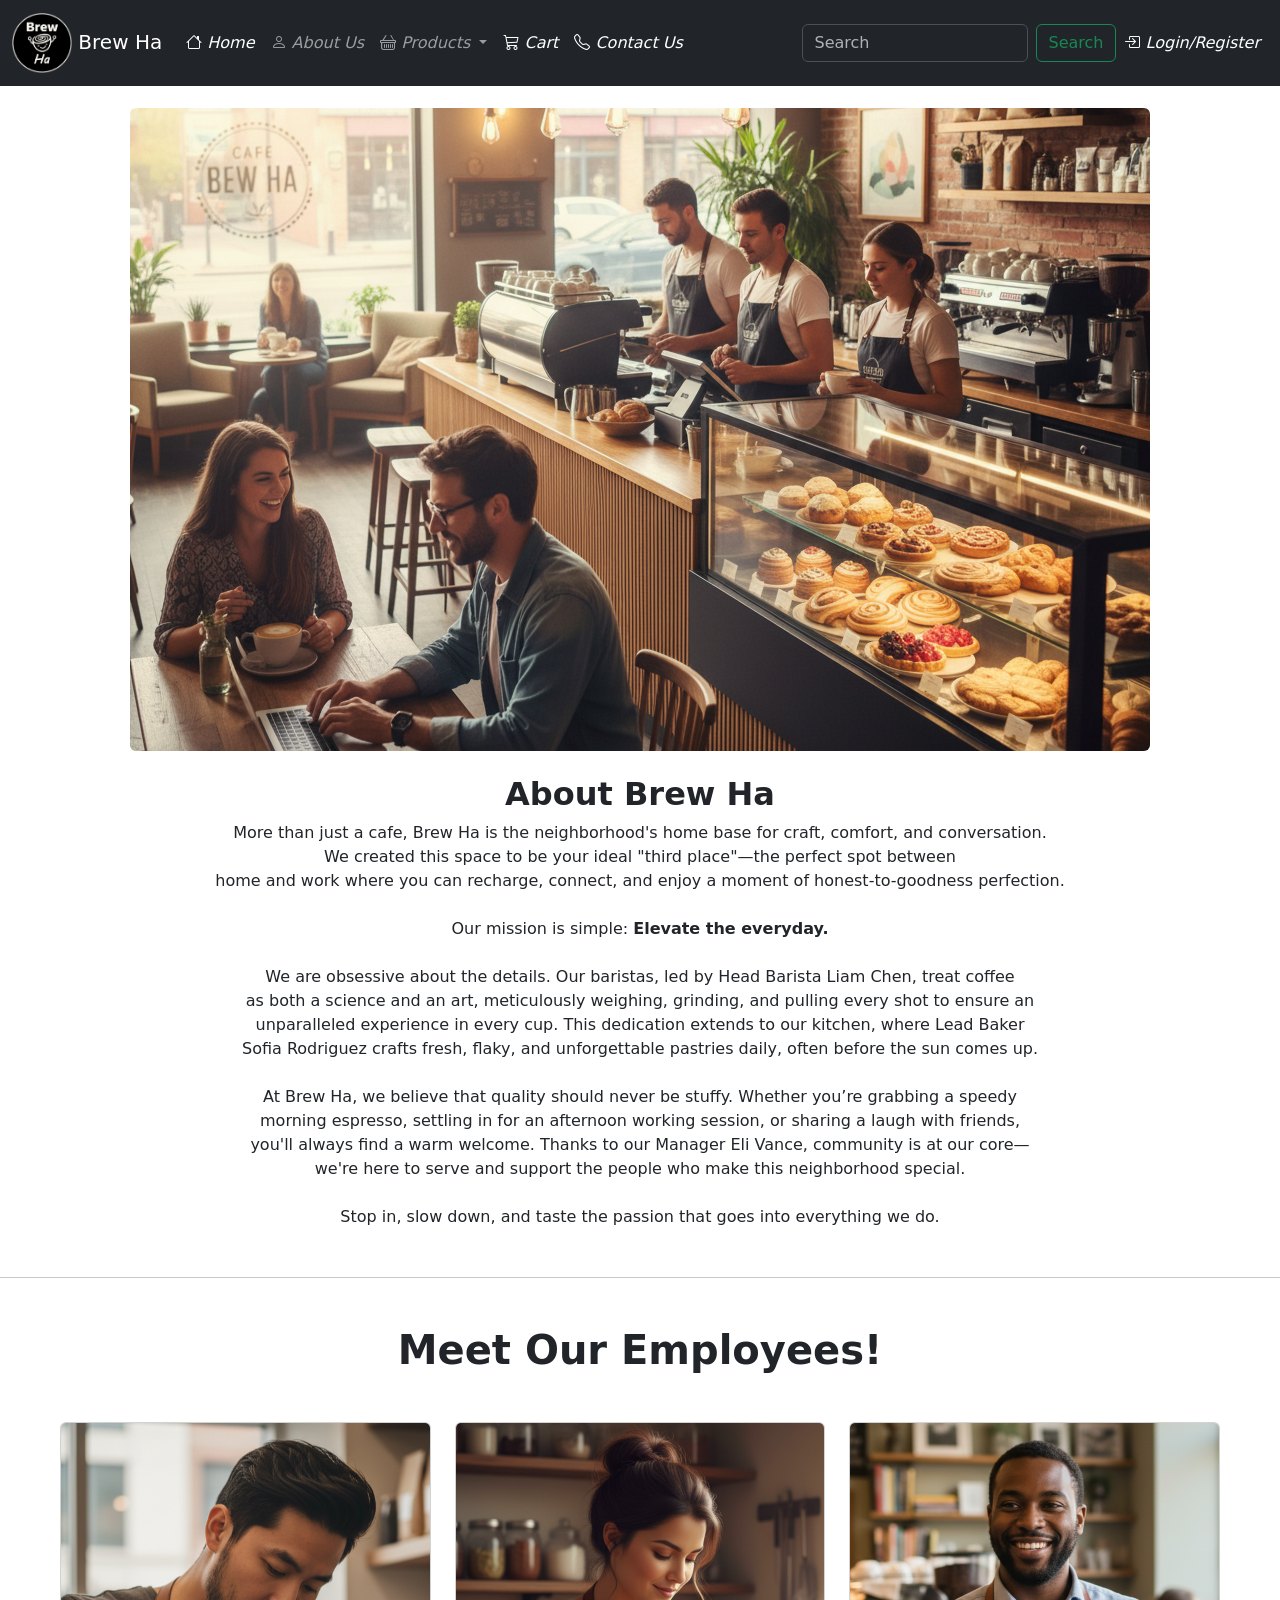
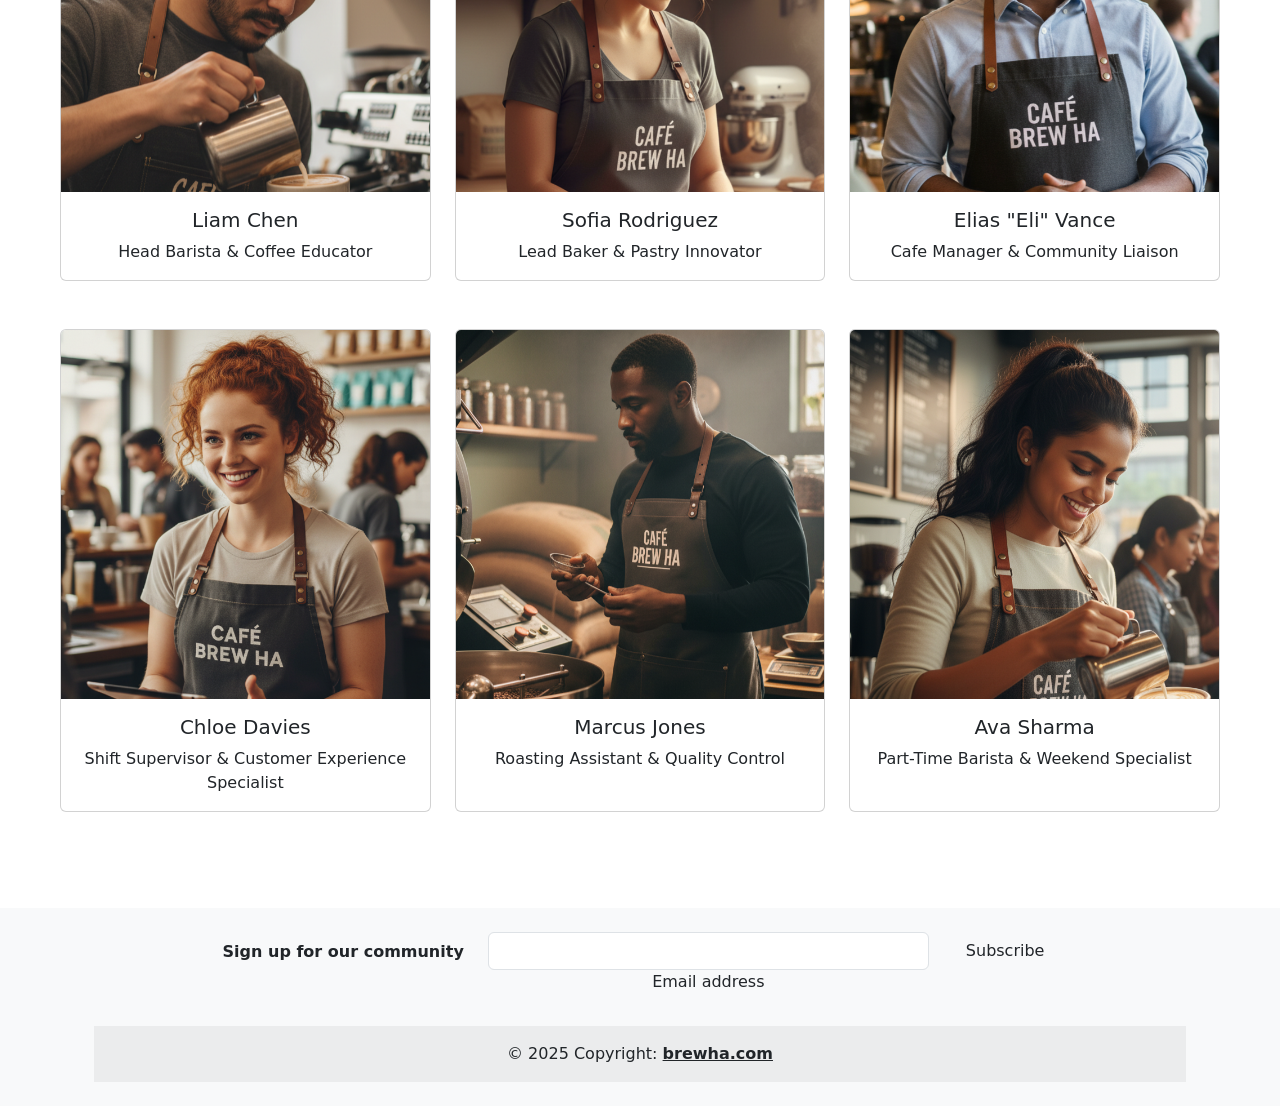
==== about.html @ 9e30e5a8 "Add files via upload" ====
<!doctype html>
<html lang="en">
  <head>
    <meta charset="utf-8">
    <meta name="viewport" content="width=device-width, initial-scale=1">
    <title>Brew Ha Cafe</title>
    <link rel="stylesheet" href="css/index.css">
    <link rel="stylesheet" href="https://cdn.jsdelivr.net/npm/bootstrap-icons@1.13.1/font/bootstrap-icons.min.css">
    <link href="https://cdn.jsdelivr.net/npm/bootstrap@5.3.0-alpha3/dist/css/bootstrap.min.css" rel="stylesheet" integrity="sha384-KK94CHFLLe+nY2dmCWGMq91rCGa5gtU4mk92HdvYe+M/SXH301p5ILy+dN9+nJOZ" crossorigin="anonymous">
  </head>
  <body id="home">
    <section>
        <nav class="navbar navbar-expand-lg bg-dark fixed-top" data-bs-theme="dark">
        <div class="container-fluid">
            <a class="navbar-brand" href="#">
            <img src="images/logo.png" alt="Logo" width="60" height="60" class="d-inline-block align-text-middle">
            Brew Ha
            </a>            
            <button class="navbar-toggler" type="button" data-bs-toggle="collapse" data-bs-target="#navbarSupportedContent" aria-controls="navbarSupportedContent" aria-expanded="false" aria-label="Toggle navigation">
            <span class="navbar-toggler-icon"></span>
            </button>
            <div class="collapse navbar-collapse" id="navbarSupportedContent">
            <ul class="navbar-nav me-auto mb-2 mb-lg-0">
                <li class="nav-item">
                <a class="nav-link active" aria-current="page" href="index.html"><i class="bi bi-house"> Home</i></a>
                </li>
                <li class="nav-item">
                <a class="nav-link" href="about.html"><i class="bi bi-person"> About Us</i></a>
                </li>
                <li class="nav-item dropdown">
                <a class="nav-link dropdown-toggle" href="#" role="button" data-bs-toggle="dropdown" aria-expanded="false">
                    <i class="bi bi-basket"> Products</i>
                </a>
                <ul class="dropdown-menu">
                    <li><a class="dropdown-item" href="category1.html"><i class="bi bi-cup-hot"> Drinks</i></a></li>
                    <li><a class="dropdown-item" href="category2.html"><i class="bi bi-fork-knife"> Pastry</i></a></li>
                    <li><a class="dropdown-item" href="category3.html"><i class="bi bi-backpack"> Merchandise</i></a></li>
                </ul>
                </li>
                <li class="nav-item">
                <a class="nav-link active" aria-current="page" href="cart.html"><i class="bi bi-cart3"> Cart</i></a>
                </li>
                <li class="nav-item">
                <a class="nav-link active" aria-current="page" href="contact.html"><i class="bi bi-telephone"> Contact Us</i></a>
                </li>
            </ul>
            <form class="d-flex" role="search">
                <input class="form-control me-2" type="search" placeholder="Search" aria-label="Search">
                <button class="btn btn-outline-success" type="submit">Search</button>
            </form>
            <ul class="navbar-nav">
            <li class="nav-item">
                <a class="nav-link active" aria-current="page" href="login.html"><i class="bi bi-box-arrow-in-right"> Login/Register</i></a>
            </li>
            </ul>
            </div>
        </div>
        </nav>
    </section>

    <!-- About Us Image and Description -->
    <section class="my-5 mt-5 text-center">
        <img src="images/aboutus.png" class="rounded mx-auto d-block my-4" alt="...">
        <h2><b>About Brew Ha</b></h2>
            More than just a cafe, Brew Ha is the neighborhood's home base for craft, comfort, and conversation. <br>
            We created this space to be your ideal "third place"—the perfect spot between <br>
            home and work where you can recharge, connect, and enjoy a moment of honest-to-goodness perfection. <br>
            <br>
            Our mission is simple: <b>Elevate the everyday.</b> <br>
            <br>
            We are obsessive about the details. Our baristas, led by Head Barista Liam Chen, treat coffee <br>
            as both a science and an art, meticulously weighing, grinding, and pulling every shot to ensure an <br>
            unparalleled experience in every cup. This dedication extends to our kitchen, where Lead Baker <br>
            Sofia Rodriguez crafts fresh, flaky, and unforgettable pastries daily, often before the sun comes up. <br>
            <br>
            At Brew Ha, we believe that quality should never be stuffy. Whether you’re grabbing a speedy <br>
            morning espresso, settling in for an afternoon working session, or sharing a laugh with friends, <br>
            you'll always find a warm welcome. Thanks to our Manager Eli Vance, community is at our core— <br>
            we're here to serve and support the people who make this neighborhood special. <br>
            <br>
            Stop in, slow down, and taste the passion that goes into everything we do. 
    </section>

    <hr>

    <!-- Employee Card -->
    <section class="text-center my-5">
        <h1><b>Meet Our Employees!</b></h1>
    <!-- emp 1 -->
    <div class="row row-cols-1 row-cols-md-3 mt-5 mx-5">
        <!-- emp 1 -->
        <div class="col">
            <div class="card h-100 text-center">
                <img src="images/emp1.png" class="card-img-top" alt="...">
                <div class="card-body">
                    <h5 class="card-title">Liam Chen</h5>
                    <p class="card-text text-center">Head Barista & Coffee Educator</p>
                </div>
            </div>
        </div>
        <!-- emp 2 -->
        <div class="col">
        <div class="card h-100 text-center">
            <img src="images/emp2.png" class="card-img-top" alt="...">
            <div class="card-body">
                <h5 class="card-title">Sofia Rodriguez</h5>
                <p class="card-text text-center">Lead Baker & Pastry Innovator</p>
            </div>
        </div>
        </div>
        <!-- emp 3 -->
        <div class="col">
        <div class="card h-100 text-center">
            <img src="images/emp3.png" class="card-img-top" alt="...">
            <div class="card-body">
                <h5 class="card-title">Elias "Eli" Vance</h5>
                <p class="card-text text-center">Cafe Manager & Community Liaison</p>
            </div>
        </div>
        </div>
        <!-- emp 4 -->
        <div class="col my-5">
        <div class="card h-100 text-center">
            <img src="images/emp4.png" class="card-img-top" alt="...">
            <div class="card-body">
                <h5 class="card-title">Chloe Davies</h5>
                <p class="card-text text-center">Shift Supervisor & Customer Experience Specialist</p>
            </div>
        </div>
        </div>
        <!-- emp 5 -->
        <div class="col my-5">
        <div class="card h-100 text-center">
            <img src="images/emp5.png" class="card-img-top" alt="...">
            <div class="card-body">
                <h5 class="card-title">Marcus Jones</h5>
                <p class="card-text text-center">Roasting Assistant & Quality Control</p>
            </div>
        </div>
        </div>
        <!-- emp 6 -->
        <div class="col my-5">
        <div class="card h-100 text-center">
            <img src="images/emp6.png" class="card-img-top" alt="...">
            <div class="card-body">
                <h5 class="card-title">Ava Sharma</h5>
                <p class="card-text text-center">Part-Time Barista & Weekend Specialist</p>
            </div>
        </div>
        </div>
    </div>
    </section>
        <script src="https://cdn.jsdelivr.net/npm/bootstrap@5.3.0-alpha3/dist/js/bootstrap.bundle.min.js" integrity="sha384-ENjdO4Dr2bkBIFxQpeoTz1HIcje39Wm4jDKdf19U8gI4ddQ3GYNS7NTKfAdVQSZe" crossorigin="anonymous"></script>
  </body>

  <!-- Footer -->
<footer class="bg-body-tertiary text-center bg-dark">
  <!-- Grid container -->
  <div class="container p-4">

    <!-- Section: Form -->
    <section class="">
      <form action="">
        <!--Grid row-->
        <div class="row d-flex justify-content-center">
          <!--Grid column-->
          <div class="col-auto">
            <p class="pt-2">
              <strong>Sign up for our community</strong>
            </p>
          </div>
          <!--Grid column-->

          <!--Grid column-->
          <div class="col-md-5 col-12">
            <!-- Email input -->
            <div data-mdb-input-init class="form-outline mb-4">
              <input type="email" id="form5Example24" class="form-control" />
              <label class="form-label" for="form5Example24">Email address</label>
            </div>
          </div>
          <!--Grid column-->

          <!--Grid column-->
          <div class="col-auto">
            <!-- Submit button -->
            <button data-mdb-ripple-init type="submit" class="btn btn-outline mb-4">
              Subscribe
            </button>
          </div>
          <!--Grid column-->
        </div>
        <!--Grid row-->
      </form>
    </section>

  <!-- Copyright -->
  <div class="text-center p-3" style="background-color: rgba(0, 0, 0, 0.05);">
    © 2025 Copyright:
    <a class="text-reset fw-bold" href="https://mdbootstrap.com/">brewha.com</a>
  </div>
  <!-- Copyright -->
</footer>
<!-- Footer -->
</html>
---- css/index.css ----
body { 
    padding-top: 60px;
}

.carousel-section {
    margin-top: 50px;
}
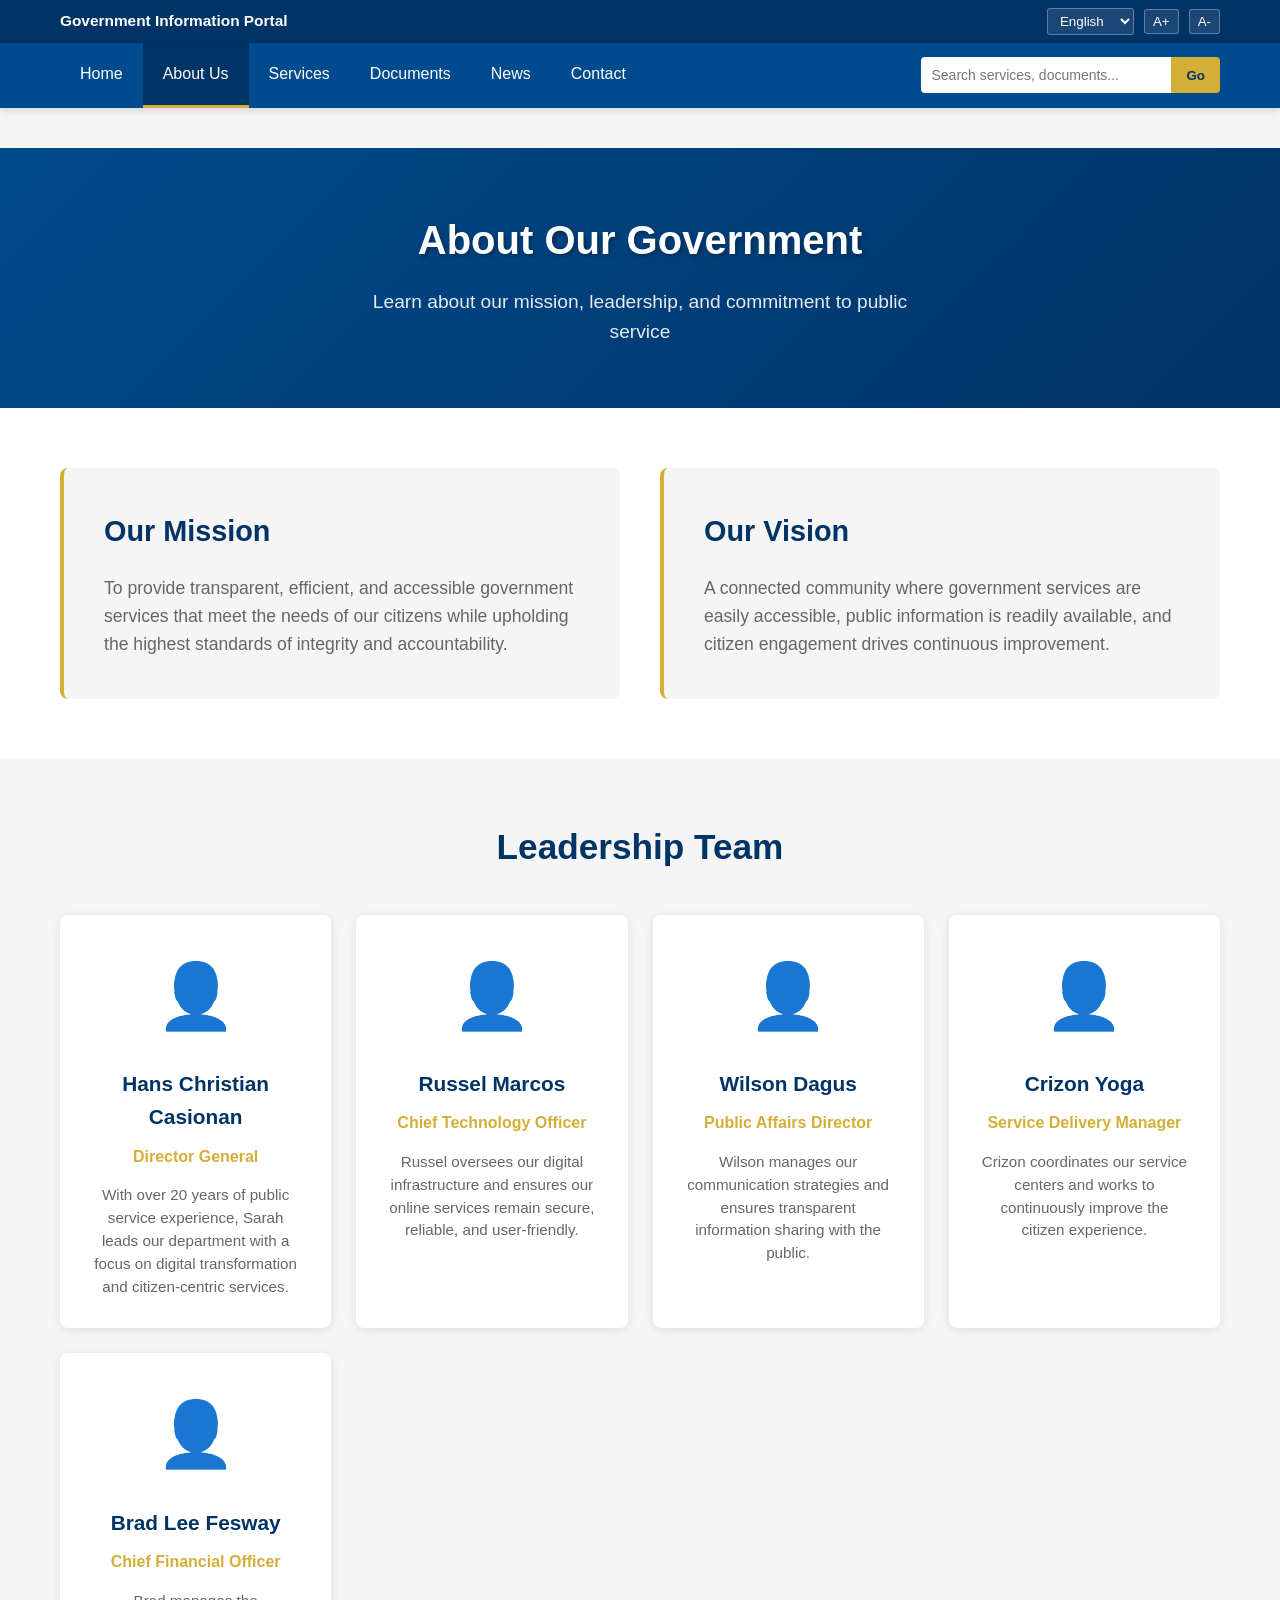
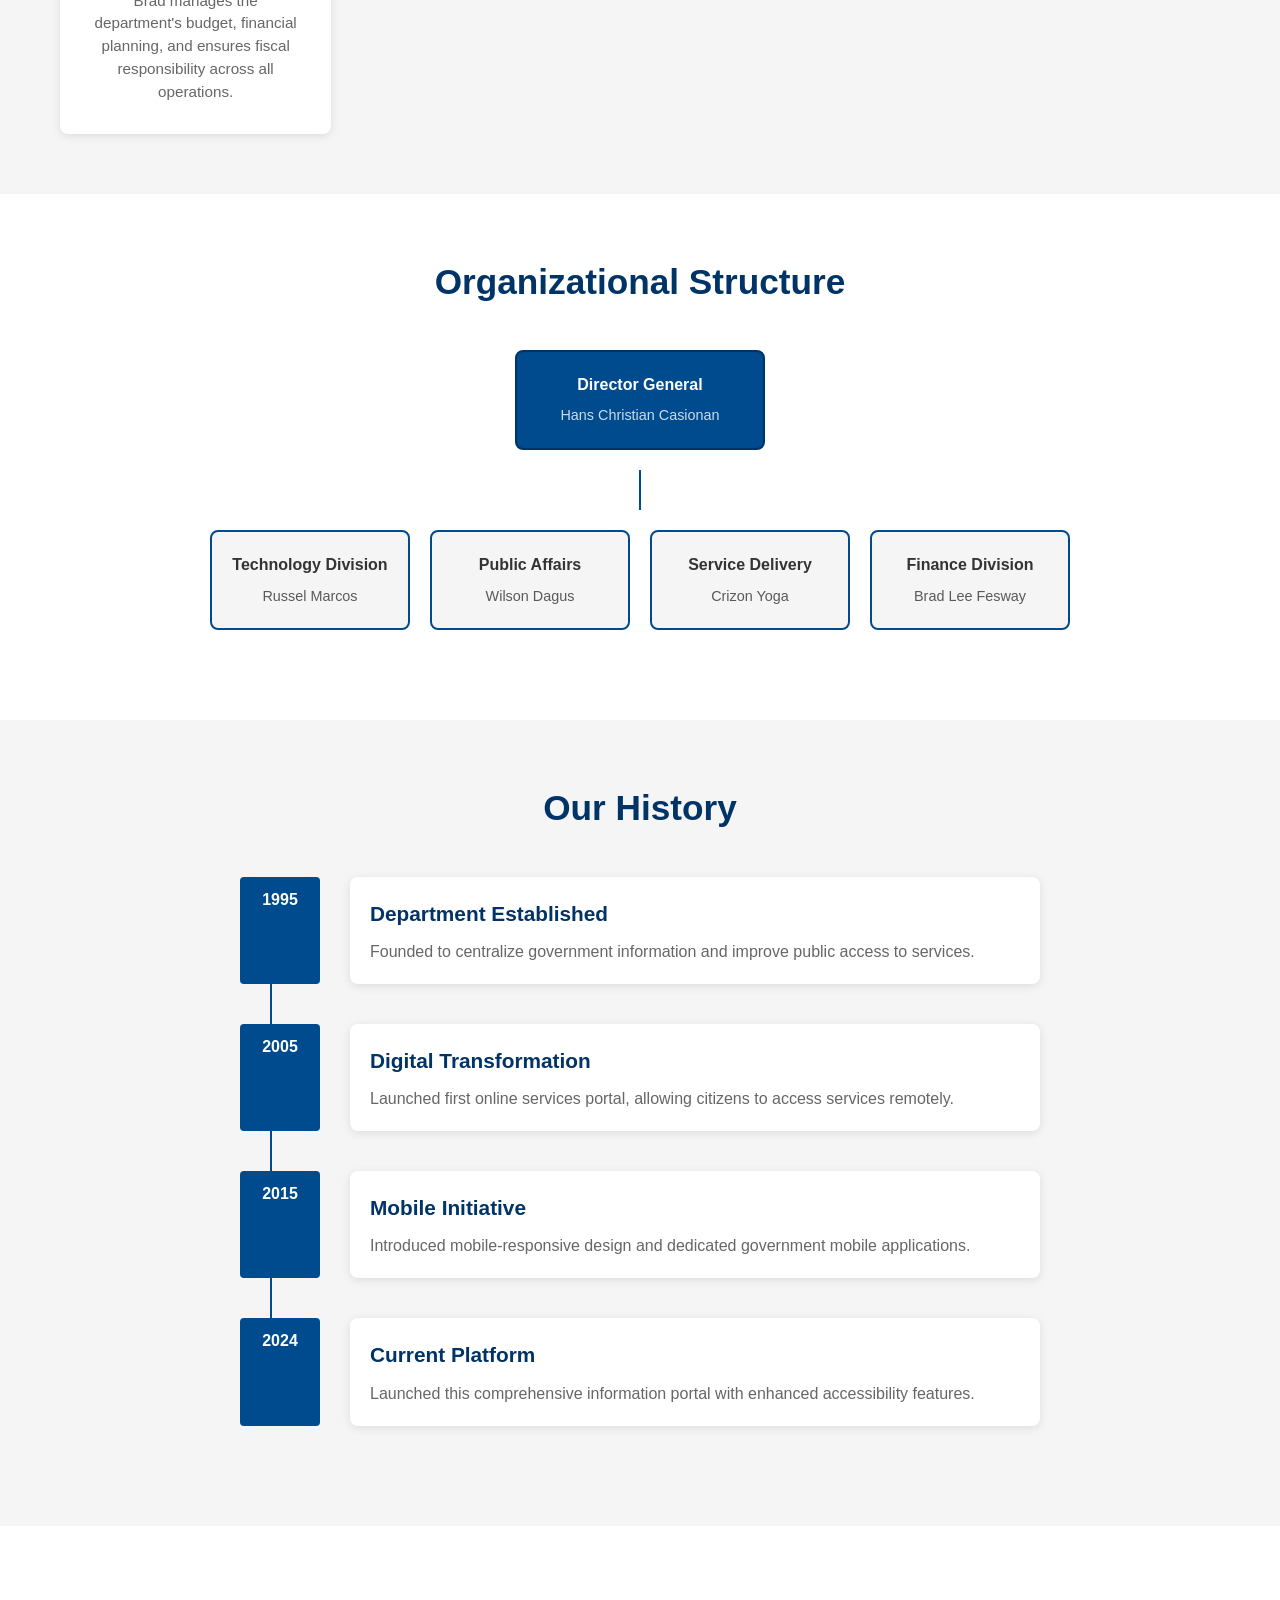
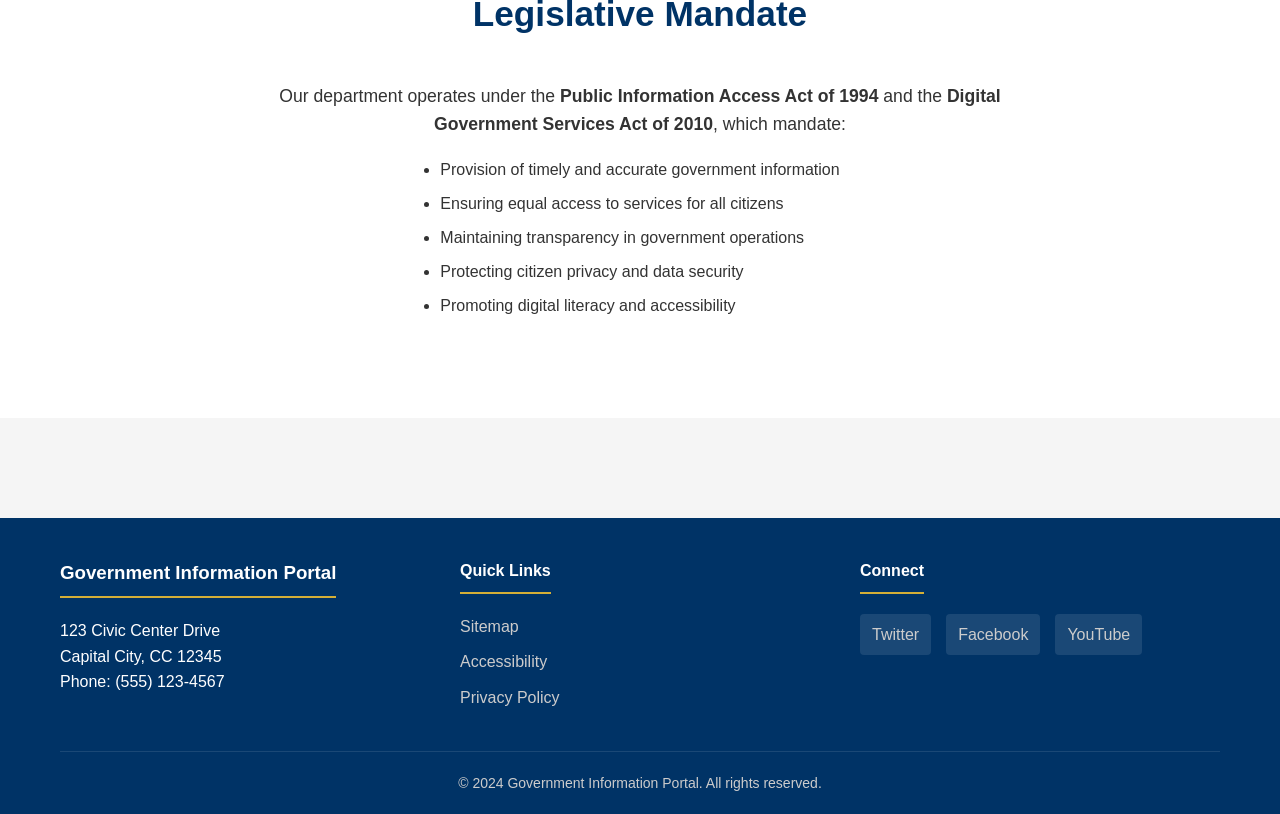
==== commit f6f0ba71: "Add files via upload" ====
--- a/about.html
+++ b/about.html
@@ -1,205 +1,227 @@
-<!doctype html>
+<!DOCTYPE html>
 <html lang="en">
-  <head>
-    <meta charset="utf-8">
-    <meta name="viewport" content="width=device-width, initial-scale=1">
-    <title>Brew Ha Cafe</title>
-    <link rel="stylesheet" href="css/index.css">
-    <link rel="stylesheet" href="https://cdn.jsdelivr.net/npm/bootstrap-icons@1.13.1/font/bootstrap-icons.min.css">
-    <link href="https://cdn.jsdelivr.net/npm/bootstrap@5.3.0-alpha3/dist/css/bootstrap.min.css" rel="stylesheet" integrity="sha384-KK94CHFLLe+nY2dmCWGMq91rCGa5gtU4mk92HdvYe+M/SXH301p5ILy+dN9+nJOZ" crossorigin="anonymous">
-  </head>
-  <body id="home">
-    <section>
-        <nav class="navbar navbar-expand-lg bg-dark fixed-top" data-bs-theme="dark">
-        <div class="container-fluid">
-            <a class="navbar-brand" href="#">
-            <img src="images/logo.png" alt="Logo" width="60" height="60" class="d-inline-block align-text-middle">
-            Brew Ha
-            </a>            
-            <button class="navbar-toggler" type="button" data-bs-toggle="collapse" data-bs-target="#navbarSupportedContent" aria-controls="navbarSupportedContent" aria-expanded="false" aria-label="Toggle navigation">
-            <span class="navbar-toggler-icon"></span>
-            </button>
-            <div class="collapse navbar-collapse" id="navbarSupportedContent">
-            <ul class="navbar-nav me-auto mb-2 mb-lg-0">
-                <li class="nav-item">
-                <a class="nav-link active" aria-current="page" href="index.html"><i class="bi bi-house"> Home</i></a>
-                </li>
-                <li class="nav-item">
-                <a class="nav-link" href="about.html"><i class="bi bi-person"> About Us</i></a>
-                </li>
-                <li class="nav-item dropdown">
-                <a class="nav-link dropdown-toggle" href="#" role="button" data-bs-toggle="dropdown" aria-expanded="false">
-                    <i class="bi bi-basket"> Products</i>
-                </a>
-                <ul class="dropdown-menu">
-                    <li><a class="dropdown-item" href="category1.html"><i class="bi bi-cup-hot"> Drinks</i></a></li>
-                    <li><a class="dropdown-item" href="category2.html"><i class="bi bi-fork-knife"> Pastry</i></a></li>
-                    <li><a class="dropdown-item" href="category3.html"><i class="bi bi-backpack"> Merchandise</i></a></li>
+<head>
+    <meta charset="UTF-8">
+    <meta name="viewport" content="width=device-width, initial-scale=1.0">
+    <title>About Us - Government Information Portal</title>
+    <link rel="stylesheet" href="css/styles.css">
+</head>
+<body>
+    <header>
+        <div class="top-bar">
+            <div class="container">
+                <span class="site-name">Government Information Portal</span>
+                <div class="utility-links">
+                    <select id="language-selector">
+                        <option value="en">English</option>
+                        <option value="es">Español</option>
+                    </select>
+                    <button class="text-size-btn" id="increase-text">A+</button>
+                    <button class="text-size-btn" id="decrease-text">A-</button>
+                </div>
+            </div>
+        </div>
+        <nav class="main-nav">
+            <div class="container">
+                <button class="mobile-menu-btn">☰</button>
+                <ul class="nav-links">
+                    <li><a href="index.html">Home</a></li>
+                    <li><a href="about.html" class="active">About Us</a></li>
+                    <li><a href="services.html">Services</a></li>
+                    <li><a href="documents.html">Documents</a></li>
+                    <li><a href="news.html">News</a></li>
+                    <li><a href="contact.html">Contact</a></li>
                 </ul>
-                </li>
-                <li class="nav-item">
-                <a class="nav-link active" aria-current="page" href="cart.html"><i class="bi bi-cart3"> Cart</i></a>
-                </li>
-                <li class="nav-item">
-                <a class="nav-link active" aria-current="page" href="contact.html"><i class="bi bi-telephone"> Contact Us</i></a>
-                </li>
-            </ul>
-            <form class="d-flex" role="search">
-                <input class="form-control me-2" type="search" placeholder="Search" aria-label="Search">
-                <button class="btn btn-outline-success" type="submit">Search</button>
-            </form>
-            <ul class="navbar-nav">
-            <li class="nav-item">
-                <a class="nav-link active" aria-current="page" href="login.html"><i class="bi bi-box-arrow-in-right"> Login/Register</i></a>
-            </li>
-            </ul>
+                <div class="search-bar">
+                    <input type="text" placeholder="Search services, documents...">
+                    <button type="submit">Go</button>
+                </div>
+            </div>
+        </nav>
+    </header>
+
+    <main>
+        <!-- Page Header -->
+        <section class="page-header">
+            <div class="container">
+                <h1>About Our Government</h1>
+                <p>Learn about our mission, leadership, and commitment to public service</p>
+            </div>
+        </section>
+
+        <!-- Mission & Vision -->
+        <section class="mission-section">
+            <div class="container">
+                <div class="mission-grid">
+                    <div class="mission-card">
+                        <h2>Our Mission</h2>
+                        <p>To provide transparent, efficient, and accessible government services that meet the needs of our citizens while upholding the highest standards of integrity and accountability.</p>
+                    </div>
+                    <div class="mission-card">
+                        <h2>Our Vision</h2>
+                        <p>A connected community where government services are easily accessible, public information is readily available, and citizen engagement drives continuous improvement.</p>
+                    </div>
+                </div>
+            </div>
+        </section>
+
+        <!-- Leadership -->
+        <section class="leadership-section">
+            <div class="container">
+                <h2>Leadership Team</h2>
+                <div class="leadership-grid">
+                    <div class="leader-card">
+                        <div class="leader-photo">👤</div>
+                        <h3>Hans Christian Casionan</h3>
+                        <p class="leader-title">Director General</p>
+                        <p class="leader-bio">With over 20 years of public service experience, Sarah leads our department with a focus on digital transformation and citizen-centric services.</p>
+                    </div>
+                    <div class="leader-card">
+                        <div class="leader-photo">👤</div>
+                        <h3>Russel Marcos</h3>
+                        <p class="leader-title">Chief Technology Officer</p>
+                        <p class="leader-bio">Russel oversees our digital infrastructure and ensures our online services remain secure, reliable, and user-friendly.</p>
+                    </div>
+                    <div class="leader-card">
+                        <div class="leader-photo">👤</div>
+                        <h3>Wilson Dagus</h3>
+                        <p class="leader-title">Public Affairs Director</p>
+                        <p class="leader-bio">Wilson manages our communication strategies and ensures transparent information sharing with the public.</p>
+                    </div>
+                    <div class="leader-card">
+                        <div class="leader-photo">👤</div>
+                        <h3>Crizon Yoga</h3>
+                        <p class="leader-title">Service Delivery Manager</p>
+                        <p class="leader-bio">Crizon coordinates our service centers and works to continuously improve the citizen experience.</p>
+                    </div>
+                    <div class="leader-card">
+                        <div class="leader-photo">👤</div>
+                        <h3>Brad Lee Fesway</h3>
+                        <p class="leader-title">Chief Financial Officer</p>
+                        <p class="leader-bio">Brad manages the department's budget, financial planning, and ensures fiscal responsibility across all operations.</p>
+                    </div>
+                </div>
+            </div>
+        </section>
+
+        <!-- Organizational Chart -->
+        <section class="org-chart-section">
+            <div class="container">
+                <h2>Organizational Structure</h2>
+                <div class="org-chart">
+                    <div class="org-level">
+                        <div class="org-node director">
+                            <span>Director General</span>
+                            <small>Hans Christian Casionan</small>
+                        </div>
+                    </div>
+                    <div class="org-connector"></div>
+                    <div class="org-level">
+                        <div class="org-node">
+                            <span>Technology Division</span>
+                            <small>Russel Marcos</small>
+                        </div>
+                        <div class="org-node">
+                            <span>Public Affairs</span>
+                            <small>Wilson Dagus</small>
+                        </div>
+                        <div class="org-node">
+                            <span>Service Delivery</span>
+                            <small>Crizon Yoga</small>
+                        </div>
+                        <div class="org-node">
+                            <span>Finance Division</span>
+                            <small>Brad Lee Fesway</small>
+                        </div>
+                    </div>
+                </div>
+            </div>
+        </section>
+
+        <!-- History -->
+        <section class="history-section">
+            <div class="container">
+                <h2>Our History</h2>
+                <div class="timeline">
+                    <div class="timeline-item">
+                        <div class="timeline-year">1995</div>
+                        <div class="timeline-content">
+                            <h3>Department Established</h3>
+                            <p>Founded to centralize government information and improve public access to services.</p>
+                        </div>
+                    </div>
+                    <div class="timeline-item">
+                        <div class="timeline-year">2005</div>
+                        <div class="timeline-content">
+                            <h3>Digital Transformation</h3>
+                            <p>Launched first online services portal, allowing citizens to access services remotely.</p>
+                        </div>
+                    </div>
+                    <div class="timeline-item">
+                        <div class="timeline-year">2015</div>
+                        <div class="timeline-content">
+                            <h3>Mobile Initiative</h3>
+                            <p>Introduced mobile-responsive design and dedicated government mobile applications.</p>
+                        </div>
+                    </div>
+                    <div class="timeline-item">
+                        <div class="timeline-year">2024</div>
+                        <div class="timeline-content">
+                            <h3>Current Platform</h3>
+                            <p>Launched this comprehensive information portal with enhanced accessibility features.</p>
+                        </div>
+                    </div>
+                </div>
+            </div>
+        </section>
+
+        <!-- Legislative Mandate -->
+        <section class="mandate-section">
+            <div class="container">
+                <h2>Legislative Mandate</h2>
+                <div class="mandate-content">
+                    <p>Our department operates under the <strong>Public Information Access Act of 1994</strong> and the <strong>Digital Government Services Act of 2010</strong>, which mandate:</p>
+                    <ul>
+                        <li>Provision of timely and accurate government information</li>
+                        <li>Ensuring equal access to services for all citizens</li>
+                        <li>Maintaining transparency in government operations</li>
+                        <li>Protecting citizen privacy and data security</li>
+                        <li>Promoting digital literacy and accessibility</li>
+                    </ul>
+                </div>
+            </div>
+        </section>
+    </main>
+
+    <footer>
+        <div class="container">
+            <div class="footer-columns">
+                <div class="footer-column">
+                    <h3>Government Information Portal</h3>
+                    <p>123 Civic Center Drive<br>Capital City, CC 12345<br>Phone: (555) 123-4567</p>
+                </div>
+                <div class="footer-column">
+                    <h4>Quick Links</h4>
+                    <ul>
+                        <li><a href="#">Sitemap</a></li>
+                        <li><a href="#">Accessibility</a></li>
+                        <li><a href="#">Privacy Policy</a></li>
+                    </ul>
+                </div>
+                <div class="footer-column">
+                    <h4>Connect</h4>
+                    <div class="social-links">
+                        <a href="#">Twitter</a>
+                        <a href="#">Facebook</a>
+                        <a href="#">YouTube</a>
+                    </div>
+                </div>
+            </div>
+            <div class="footer-bottom">
+                <p>&copy; 2024 Government Information Portal. All rights reserved.</p>
             </div>
         </div>
-        </nav>
-    </section>
-
-    <!-- About Us Image and Description -->
-    <section class="my-5 mt-5 text-center">
-        <img src="images/aboutus.png" class="rounded mx-auto d-block my-4" alt="...">
-        <h2><b>About Brew Ha</b></h2>
-            More than just a cafe, Brew Ha is the neighborhood's home base for craft, comfort, and conversation. <br>
-            We created this space to be your ideal "third place"—the perfect spot between <br>
-            home and work where you can recharge, connect, and enjoy a moment of honest-to-goodness perfection. <br>
-            <br>
-            Our mission is simple: <b>Elevate the everyday.</b> <br>
-            <br>
-            We are obsessive about the details. Our baristas, led by Head Barista Liam Chen, treat coffee <br>
-            as both a science and an art, meticulously weighing, grinding, and pulling every shot to ensure an <br>
-            unparalleled experience in every cup. This dedication extends to our kitchen, where Lead Baker <br>
-            Sofia Rodriguez crafts fresh, flaky, and unforgettable pastries daily, often before the sun comes up. <br>
-            <br>
-            At Brew Ha, we believe that quality should never be stuffy. Whether you’re grabbing a speedy <br>
-            morning espresso, settling in for an afternoon working session, or sharing a laugh with friends, <br>
-            you'll always find a warm welcome. Thanks to our Manager Eli Vance, community is at our core— <br>
-            we're here to serve and support the people who make this neighborhood special. <br>
-            <br>
-            Stop in, slow down, and taste the passion that goes into everything we do. 
-    </section>
-
-    <hr>
-
-    <!-- Employee Card -->
-    <section class="text-center my-5">
-        <h1><b>Meet Our Employees!</b></h1>
-    <!-- emp 1 -->
-    <div class="row row-cols-1 row-cols-md-3 mt-5 mx-5">
-        <!-- emp 1 -->
-        <div class="col">
-            <div class="card h-100 text-center">
-                <img src="images/emp1.png" class="card-img-top" alt="...">
-                <div class="card-body">
-                    <h5 class="card-title">Liam Chen</h5>
-                    <p class="card-text text-center">Head Barista & Coffee Educator</p>
-                </div>
-            </div>
-        </div>
-        <!-- emp 2 -->
-        <div class="col">
-        <div class="card h-100 text-center">
-            <img src="images/emp2.png" class="card-img-top" alt="...">
-            <div class="card-body">
-                <h5 class="card-title">Sofia Rodriguez</h5>
-                <p class="card-text text-center">Lead Baker & Pastry Innovator</p>
-            </div>
-        </div>
-        </div>
-        <!-- emp 3 -->
-        <div class="col">
-        <div class="card h-100 text-center">
-            <img src="images/emp3.png" class="card-img-top" alt="...">
-            <div class="card-body">
-                <h5 class="card-title">Elias "Eli" Vance</h5>
-                <p class="card-text text-center">Cafe Manager & Community Liaison</p>
-            </div>
-        </div>
-        </div>
-        <!-- emp 4 -->
-        <div class="col my-5">
-        <div class="card h-100 text-center">
-            <img src="images/emp4.png" class="card-img-top" alt="...">
-            <div class="card-body">
-                <h5 class="card-title">Chloe Davies</h5>
-                <p class="card-text text-center">Shift Supervisor & Customer Experience Specialist</p>
-            </div>
-        </div>
-        </div>
-        <!-- emp 5 -->
-        <div class="col my-5">
-        <div class="card h-100 text-center">
-            <img src="images/emp5.png" class="card-img-top" alt="...">
-            <div class="card-body">
-                <h5 class="card-title">Marcus Jones</h5>
-                <p class="card-text text-center">Roasting Assistant & Quality Control</p>
-            </div>
-        </div>
-        </div>
-        <!-- emp 6 -->
-        <div class="col my-5">
-        <div class="card h-100 text-center">
-            <img src="images/emp6.png" class="card-img-top" alt="...">
-            <div class="card-body">
-                <h5 class="card-title">Ava Sharma</h5>
-                <p class="card-text text-center">Part-Time Barista & Weekend Specialist</p>
-            </div>
-        </div>
-        </div>
-    </div>
-    </section>
-        <script src="https://cdn.jsdelivr.net/npm/bootstrap@5.3.0-alpha3/dist/js/bootstrap.bundle.min.js" integrity="sha384-ENjdO4Dr2bkBIFxQpeoTz1HIcje39Wm4jDKdf19U8gI4ddQ3GYNS7NTKfAdVQSZe" crossorigin="anonymous"></script>
-  </body>
-
-  <!-- Footer -->
-<footer class="bg-body-tertiary text-center bg-dark">
-  <!-- Grid container -->
-  <div class="container p-4">
-
-    <!-- Section: Form -->
-    <section class="">
-      <form action="">
-        <!--Grid row-->
-        <div class="row d-flex justify-content-center">
-          <!--Grid column-->
-          <div class="col-auto">
-            <p class="pt-2">
-              <strong>Sign up for our community</strong>
-            </p>
-          </div>
-          <!--Grid column-->
-
-          <!--Grid column-->
-          <div class="col-md-5 col-12">
-            <!-- Email input -->
-            <div data-mdb-input-init class="form-outline mb-4">
-              <input type="email" id="form5Example24" class="form-control" />
-              <label class="form-label" for="form5Example24">Email address</label>
-            </div>
-          </div>
-          <!--Grid column-->
-
-          <!--Grid column-->
-          <div class="col-auto">
-            <!-- Submit button -->
-            <button data-mdb-ripple-init type="submit" class="btn btn-outline mb-4">
-              Subscribe
-            </button>
-          </div>
-          <!--Grid column-->
-        </div>
-        <!--Grid row-->
-      </form>
-    </section>
-
-  <!-- Copyright -->
-  <div class="text-center p-3" style="background-color: rgba(0, 0, 0, 0.05);">
-    © 2025 Copyright:
-    <a class="text-reset fw-bold" href="https://mdbootstrap.com/">brewha.com</a>
-  </div>
-  <!-- Copyright -->
-</footer>
-<!-- Footer -->
+    </footer>
+    <script src="js/script.js"></script>
+</body>
 </html>
--- a/css/styles.css
+++ b/css/styles.css
@@ -0,0 +1,2496 @@
+* {
+    margin: 0;
+    padding: 0;
+    box-sizing: border-box;
+}
+
+:root {
+    --primary-blue: #003366;
+    --secondary-blue: #004b8d;
+    --accent-gold: #d4af37;
+    --light-gray: #f5f5f5;
+    --dark-gray: #333;
+    --white: #ffffff;
+}
+
+body {
+    font-family: 'Segoe UI', Tahoma, Geneva, Verdana, sans-serif;
+    line-height: 1.6;
+    color: var(--dark-gray);
+    font-size: 16px;
+    background-color: var(--light-gray);
+}
+
+.container {
+    max-width: 1200px;
+    margin: 0 auto;
+    padding: 0 20px;
+}
+
+/* Header Styles */
+.top-bar {
+    background-color: var(--primary-blue);
+    color: var(--white);
+    padding: 8px 0;
+    font-size: 14px;
+    box-shadow: 0 2px 4px rgba(0,0,0,0.1);
+}
+
+.top-bar .container {
+    display: flex;
+    justify-content: space-between;
+    align-items: center;
+}
+
+.site-name {
+    font-weight: bold;
+    font-size: 1.1em;
+}
+
+.utility-links {
+    display: flex;
+    gap: 10px;
+    align-items: center;
+}
+
+#language-selector, .text-size-btn {
+    background: rgba(255,255,255,0.1);
+    border: 1px solid rgba(255,255,255,0.3);
+    color: var(--white);
+    cursor: pointer;
+    padding: 4px 8px;
+    border-radius: 3px;
+    transition: background-color 0.3s;
+}
+
+.text-size-btn:hover, #language-selector:hover {
+    background: rgba(255,255,255,0.2);
+}
+
+.main-nav {
+    background-color: var(--secondary-blue);
+    padding: 0;
+    position: sticky;
+    top: 0;
+    z-index: 100;
+    box-shadow: 0 2px 8px rgba(0,0,0,0.15);
+}
+
+.main-nav .container {
+    display: flex;
+    justify-content: space-between;
+    align-items: center;
+    flex-wrap: wrap;
+}
+
+.nav-links {
+    display: flex;
+    list-style: none;
+    flex-wrap: wrap;
+}
+
+.nav-links li a {
+    color: var(--white);
+    text-decoration: none;
+    padding: 18px 20px;
+    display: block;
+    transition: all 0.3s ease;
+    font-weight: 500;
+    border-bottom: 3px solid transparent;
+}
+
+.nav-links li a:hover, .nav-links li a.active {
+    background-color: var(--primary-blue);
+    border-bottom: 3px solid var(--accent-gold);
+}
+
+.search-bar {
+    display: flex;
+    margin: 10px 0;
+}
+
+.search-bar input {
+    padding: 10px;
+    border: none;
+    border-radius: 4px 0 0 4px;
+    width: 250px;
+    font-size: 14px;
+}
+
+.search-bar button {
+    padding: 10px 15px;
+    background-color: var(--accent-gold);
+    color: var(--primary-blue);
+    border: none;
+    border-radius: 0 4px 4px 0;
+    cursor: pointer;
+    font-weight: bold;
+    transition: background-color 0.3s;
+}
+
+.search-bar button:hover {
+    background-color: #b8941f;
+}
+
+.mobile-menu-btn {
+    display: none;
+    background: none;
+    border: none;
+    color: var(--white);
+    font-size: 1.5em;
+    cursor: pointer;
+}
+
+/* Main Content */
+main {
+    min-height: 60vh;
+    padding: 40px 0;
+}
+
+.hero {
+    background: linear-gradient(135deg, var(--secondary-blue) 0%, var(--primary-blue) 100%);
+    color: var(--white);
+    padding: 60px 0;
+    text-align: center;
+    margin-bottom: 40px;
+}
+
+.hero h1 {
+    font-size: 2.5em;
+    margin-bottom: 20px;
+    text-shadow: 2px 2px 4px rgba(0,0,0,0.3);
+}
+
+.hero p {
+    font-size: 1.2em;
+    max-width: 600px;
+    margin: 0 auto;
+}
+
+/* Footer Styles */
+footer {
+    background-color: var(--primary-blue);
+    color: var(--white);
+    padding: 40px 0 20px;
+    margin-top: 60px;
+}
+
+.footer-columns {
+    display: grid;
+    grid-template-columns: repeat(auto-fit, minmax(250px, 1fr));
+    gap: 40px;
+    margin-bottom: 30px;
+}
+
+.footer-column h3, .footer-column h4 {
+    margin-bottom: 20px;
+    color: var(--white);
+    border-bottom: 2px solid var(--accent-gold);
+    padding-bottom: 8px;
+    display: inline-block;
+}
+
+.footer-column ul {
+    list-style: none;
+}
+
+.footer-column ul li {
+    margin-bottom: 10px;
+}
+
+.footer-column a {
+    color: #ccc;
+    text-decoration: none;
+    transition: color 0.3s;
+}
+
+.footer-column a:hover {
+    color: var(--accent-gold);
+}
+
+.social-links {
+    display: flex;
+    gap: 15px;
+    flex-wrap: wrap;
+}
+
+.social-links a {
+    background: rgba(255,255,255,0.1);
+    padding: 8px 12px;
+    border-radius: 4px;
+    transition: all 0.3s;
+}
+
+.social-links a:hover {
+    background: var(--accent-gold);
+    color: var(--primary-blue);
+}
+
+.footer-bottom {
+    border-top: 1px solid rgba(255,255,255,0.1);
+    padding-top: 20px;
+    text-align: center;
+    color: #ccc;
+    font-size: 14px;
+}
+
+/* Accessibility */
+.high-contrast {
+    background-color: #000 !important;
+    color: #fff !important;
+}
+
+.high-contrast header,
+.high-contrast footer {
+    background-color: #000 !important;
+    color: #fff !important;
+}
+
+/* Loading Animation */
+.loading {
+    opacity: 0.7;
+    pointer-events: none;
+}
+
+/* Responsive Design */
+@media (max-width: 768px) {
+    .mobile-menu-btn {
+        display: block;
+    }
+    
+    .nav-links {
+        display: none;
+        flex-direction: column;
+        width: 100%;
+        background-color: var(--secondary-blue);
+    }
+    
+    .nav-links.active {
+        display: flex;
+    }
+    
+    .nav-links li a {
+        padding: 15px;
+        border-bottom: 1px solid rgba(255,255,255,0.1);
+    }
+    
+    .search-bar {
+        width: 100%;
+        margin: 15px 0;
+    }
+    
+    .search-bar input {
+        width: 100%;
+    }
+    
+    .hero h1 {
+        font-size: 2em;
+    }
+    
+    .main-nav .container {
+        flex-direction: column;
+        align-items: stretch;
+    }
+}
+
+@media (max-width: 480px) {
+    .container {
+        padding: 0 15px;
+    }
+    
+    .top-bar .container {
+        flex-direction: column;
+        gap: 10px;
+        text-align: center;
+    }
+    
+    .hero {
+        padding: 40px 0;
+    }
+    
+    .hero h1 {
+        font-size: 1.8em;
+    }
+}
+
+/* ----------------------------------------------------------Homepage Specific Styles-------------------------------------------------------------- */
+.alert-banner {
+    background-color: #fff3cd;
+    border: 1px solid #ffeaa7;
+    color: #856404;
+    padding: 15px 0;
+    display: none;
+}
+
+.alert-banner.show {
+    display: block;
+}
+
+.alert-banner .container {
+    display: flex;
+    align-items: center;
+    justify-content: space-between;
+}
+
+.alert-icon {
+    margin-right: 10px;
+    font-size: 1.2em;
+}
+
+.alert-close {
+    background: none;
+    border: none;
+    font-size: 1.5em;
+    cursor: pointer;
+    color: #856404;
+}
+
+.services-section {
+    padding: 60px 0;
+    background-color: var(--white);
+}
+
+.services-section h2 {
+    text-align: center;
+    margin-bottom: 40px;
+    color: var(--primary-blue);
+    font-size: 2.2em;
+}
+
+.services-grid {
+    display: grid;
+    grid-template-columns: repeat(auto-fit, minmax(280px, 1fr));
+    gap: 30px;
+    margin-bottom: 40px;
+}
+
+.service-card {
+    background: var(--white);
+    border: 1px solid #e0e0e0;
+    border-radius: 8px;
+    padding: 30px;
+    text-align: center;
+    transition: transform 0.3s ease, box-shadow 0.3s ease;
+    box-shadow: 0 2px 10px rgba(0,0,0,0.1);
+}
+
+.service-card:hover {
+    transform: translateY(-5px);
+    box-shadow: 0 5px 20px rgba(0,0,0,0.15);
+}
+
+.service-icon {
+    font-size: 3em;
+    margin-bottom: 20px;
+}
+
+.service-card h3 {
+    color: var(--primary-blue);
+    margin-bottom: 15px;
+    font-size: 1.3em;
+}
+
+.service-card p {
+    color: #666;
+    margin-bottom: 20px;
+    line-height: 1.5;
+}
+
+.service-btn {
+    background-color: var(--secondary-blue);
+    color: var(--white);
+    border: none;
+    padding: 12px 24px;
+    border-radius: 4px;
+    cursor: pointer;
+    font-weight: 500;
+    transition: background-color 0.3s;
+}
+
+.service-btn:hover {
+    background-color: var(--primary-blue);
+}
+
+.news-section {
+    padding: 60px 0;
+    background-color: var(--light-gray);
+}
+
+.news-section h2 {
+    text-align: center;
+    margin-bottom: 40px;
+    color: var(--primary-blue);
+    font-size: 2.2em;
+}
+
+.news-grid {
+    display: grid;
+    grid-template-columns: repeat(auto-fit, minmax(300px, 1fr));
+    gap: 30px;
+    margin-bottom: 40px;
+}
+
+.news-card {
+    background: var(--white);
+    border-radius: 8px;
+    padding: 25px;
+    box-shadow: 0 2px 10px rgba(0,0,0,0.1);
+    transition: transform 0.3s ease;
+}
+
+.news-card:hover {
+    transform: translateY(-3px);
+}
+
+.news-date {
+    color: var(--accent-gold);
+    font-weight: 600;
+    margin-bottom: 10px;
+    font-size: 0.9em;
+}
+
+.news-card h3 {
+    color: var(--primary-blue);
+    margin-bottom: 15px;
+    font-size: 1.2em;
+}
+
+.news-card p {
+    color: #666;
+    margin-bottom: 15px;
+    line-height: 1.5;
+}
+
+.read-more {
+    color: var(--secondary-blue);
+    text-decoration: none;
+    font-weight: 500;
+    transition: color 0.3s;
+}
+
+.read-more:hover {
+    color: var(--primary-blue);
+}
+
+.news-actions {
+    text-align: center;
+    display: flex;
+    gap: 20px;
+    justify-content: center;
+    flex-wrap: wrap;
+}
+
+.btn-primary, .btn-secondary {
+    padding: 12px 30px;
+    border: none;
+    border-radius: 4px;
+    cursor: pointer;
+    font-weight: 500;
+    transition: all 0.3s;
+    font-size: 1em;
+}
+
+.btn-primary {
+    background-color: var(--secondary-blue);
+    color: var(--white);
+}
+
+.btn-primary:hover {
+    background-color: var(--primary-blue);
+}
+
+.btn-secondary {
+    background-color: transparent;
+    color: var(--secondary-blue);
+    border: 2px solid var(--secondary-blue);
+}
+
+.btn-secondary:hover {
+    background-color: var(--secondary-blue);
+    color: var(--white);
+}
+
+.stats-section {
+    padding: 60px 0;
+    background-color: var(--white);
+}
+
+.stats-section h2 {
+    text-align: center;
+    margin-bottom: 40px;
+    color: var(--primary-blue);
+    font-size: 2.2em;
+}
+
+.stats-grid {
+    display: grid;
+    grid-template-columns: repeat(auto-fit, minmax(200px, 1fr));
+    gap: 30px;
+}
+
+.stat-item {
+    text-align: center;
+    padding: 20px;
+}
+
+.stat-number {
+    font-size: 3em;
+    font-weight: bold;
+    color: var(--secondary-blue);
+    margin-bottom: 10px;
+}
+
+.stat-label {
+    color: #666;
+    font-size: 1.1em;
+    font-weight: 500;
+}
+
+/* Responsive Homepage */
+@media (max-width: 768px) {
+    .services-grid,
+    .news-grid,
+    .stats-grid {
+        grid-template-columns: 1fr;
+        gap: 20px;
+    }
+    
+    .news-actions {
+        flex-direction: column;
+        align-items: center;
+    }
+    
+    .btn-primary,
+    .btn-secondary {
+        width: 100%;
+        max-width: 300px;
+    }
+    
+    .service-card {
+        padding: 20px;
+    }
+}
+
+
+
+/* ---------------------------------------------------------About Page Specific Styles------------------------------------------------------------ */
+.page-header {
+    background: linear-gradient(135deg, var(--secondary-blue) 0%, var(--primary-blue) 100%);
+    color: var(--white);
+    padding: 60px 0;
+    text-align: center;
+}
+
+.page-header h1 {
+    font-size: 2.5em;
+    margin-bottom: 15px;
+    text-shadow: 2px 2px 4px rgba(0,0,0,0.3);
+}
+
+.page-header p {
+    font-size: 1.2em;
+    max-width: 600px;
+    margin: 0 auto;
+    opacity: 0.9;
+}
+
+.mission-section {
+    padding: 60px 0;
+    background-color: var(--white);
+}
+
+.mission-grid {
+    display: grid;
+    grid-template-columns: repeat(auto-fit, minmax(400px, 1fr));
+    gap: 40px;
+}
+
+.mission-card {
+    background: var(--light-gray);
+    padding: 40px;
+    border-radius: 8px;
+    border-left: 4px solid var(--accent-gold);
+}
+
+.mission-card h2 {
+    color: var(--primary-blue);
+    margin-bottom: 20px;
+    font-size: 1.8em;
+}
+
+.mission-card p {
+    line-height: 1.6;
+    color: #666;
+    font-size: 1.1em;
+}
+
+.leadership-section {
+    padding: 60px 0;
+    background-color: var(--light-gray);
+}
+
+.leadership-section h2 {
+    text-align: center;
+    margin-bottom: 40px;
+    color: var(--primary-blue);
+    font-size: 2.2em;
+}
+
+.leadership-grid {
+    display: grid;
+    grid-template-columns: repeat(auto-fit, minmax(220px, 1fr));
+    gap: 25px;
+}
+
+.leader-card {
+    background: var(--white);
+    padding: 30px;
+    border-radius: 8px;
+    text-align: center;
+    box-shadow: 0 2px 10px rgba(0,0,0,0.1);
+    transition: transform 0.3s ease;
+}
+
+.leader-card:hover {
+    transform: translateY(-5px);
+}
+
+.leader-photo {
+    font-size: 4em;
+    margin-bottom: 20px;
+    color: var(--secondary-blue);
+}
+
+.leader-card h3 {
+    color: var(--primary-blue);
+    margin-bottom: 10px;
+    font-size: 1.3em;
+}
+
+.leader-title {
+    color: var(--accent-gold);
+    font-weight: 600;
+    margin-bottom: 15px;
+    font-size: 1em;
+}
+
+.leader-bio {
+    color: #666;
+    line-height: 1.5;
+    font-size: 0.95em;
+}
+
+.org-chart-section {
+    padding: 60px 0;
+    background-color: var(--white);
+}
+
+.org-chart-section h2 {
+    text-align: center;
+    margin-bottom: 40px;
+    color: var(--primary-blue);
+    font-size: 2.2em;
+}
+
+.org-chart {
+    text-align: center;
+    margin-bottom: 30px;
+}
+
+.org-level {
+    display: flex;
+    justify-content: center;
+    gap: 20px;
+    margin-bottom: 20px;
+    flex-wrap: wrap;
+}
+
+.org-node {
+    background: var(--light-gray);
+    padding: 20px;
+    border-radius: 8px;
+    border: 2px solid var(--secondary-blue);
+    min-width: 180px;
+    text-align: center;
+    flex: 1;
+    max-width: 200px;
+}
+
+.org-node.director {
+    background: var(--secondary-blue);
+    color: var(--white);
+    border-color: var(--primary-blue);
+    max-width: 250px;
+}
+
+.org-node span {
+    display: block;
+    font-weight: 600;
+    margin-bottom: 5px;
+}
+
+.org-node small {
+    opacity: 0.8;
+    font-size: 0.9em;
+}
+
+.org-connector {
+    width: 2px;
+    height: 40px;
+    background: var(--secondary-blue);
+    margin: 0 auto 20px;
+}
+
+
+.history-section {
+    padding: 60px 0;
+    background-color: var(--light-gray);
+}
+
+.history-section h2 {
+    text-align: center;
+    margin-bottom: 40px;
+    color: var(--primary-blue);
+    font-size: 2.2em;
+}
+
+.timeline {
+    max-width: 800px;
+    margin: 0 auto;
+    position: relative;
+}
+
+.timeline::before {
+    content: '';
+    position: absolute;
+    left: 30px;
+    top: 0;
+    bottom: 0;
+    width: 2px;
+    background: var(--secondary-blue);
+}
+
+.timeline-item {
+    display: flex;
+    margin-bottom: 40px;
+    position: relative;
+}
+
+.timeline-year {
+    background: var(--secondary-blue);
+    color: var(--white);
+    padding: 10px 15px;
+    border-radius: 4px;
+    font-weight: bold;
+    min-width: 80px;
+    text-align: center;
+    margin-right: 30px;
+    position: relative;
+    z-index: 2;
+}
+
+.timeline-content {
+    flex: 1;
+    background: var(--white);
+    padding: 20px;
+    border-radius: 8px;
+    box-shadow: 0 2px 10px rgba(0,0,0,0.1);
+}
+
+.timeline-content h3 {
+    color: var(--primary-blue);
+    margin-bottom: 10px;
+    font-size: 1.3em;
+}
+
+.timeline-content p {
+    color: #666;
+    line-height: 1.5;
+}
+
+.mandate-section {
+    padding: 60px 0;
+    background-color: var(--white);
+}
+
+.mandate-section h2 {
+    text-align: center;
+    margin-bottom: 40px;
+    color: var(--primary-blue);
+    font-size: 2.2em;
+}
+
+.mandate-content {
+    max-width: 800px;
+    margin: 0 auto;
+    text-align: center;
+}
+
+.mandate-content p {
+    font-size: 1.1em;
+    margin-bottom: 20px;
+    line-height: 1.6;
+}
+
+.mandate-content ul {
+    text-align: left;
+    display: inline-block;
+    margin-bottom: 30px;
+}
+
+.mandate-content li {
+    margin-bottom: 10px;
+    line-height: 1.5;
+}
+
+/* Responsive About Page */
+@media (max-width: 768px) {
+    .org-level {
+        flex-direction: column;
+        align-items: center;
+        gap: 15px;
+    }
+    
+    .org-node {
+        min-width: auto;
+        width: 100%;
+        max-width: 300px;
+    }
+    
+    .leadership-grid {
+        grid-template-columns: 1fr;
+    }
+}
+
+@media (max-width: 480px) {
+    .org-node {
+        padding: 15px;
+    }
+    
+    .leader-card {
+        padding: 20px;
+    }
+}
+
+/* -----------------------------------------------------------Services Page Specific Styles---------------------------------------------------------- */
+.categories-section {
+    padding: 30px 0;
+    background-color: var(--light-gray);
+    border-bottom: 1px solid #e0e0e0;
+}
+
+.categories-filter {
+    display: flex;
+    gap: 10px;
+    flex-wrap: wrap;
+    justify-content: center;
+}
+
+.category-btn {
+    padding: 12px 24px;
+    border: 2px solid var(--secondary-blue);
+    background: var(--white);
+    color: var(--secondary-blue);
+    border-radius: 25px;
+    cursor: pointer;
+    font-weight: 500;
+    transition: all 0.3s ease;
+}
+
+.category-btn:hover,
+.category-btn.active {
+    background: var(--secondary-blue);
+    color: var(--white);
+}
+
+.services-listing {
+    padding: 60px 0;
+    background-color: var(--white);
+}
+
+.service-category {
+    margin-bottom: 50px;
+}
+
+.service-category h2 {
+    color: var(--primary-blue);
+    margin-bottom: 30px;
+    font-size: 1.8em;
+    border-bottom: 2px solid var(--accent-gold);
+    padding-bottom: 10px;
+    display: inline-block;
+}
+
+.service-items {
+    display: grid;
+    grid-template-columns: repeat(auto-fit, minmax(400px, 1fr));
+    gap: 30px;
+}
+
+.service-item {
+    background: var(--light-gray);
+    border: 1px solid #e0e0e0;
+    border-radius: 8px;
+    padding: 30px;
+    transition: all 0.3s ease;
+    position: relative;
+}
+
+.service-item:hover {
+    transform: translateY(-3px);
+    box-shadow: 0 5px 20px rgba(0,0,0,0.1);
+}
+
+.service-item h3 {
+    color: var(--primary-blue);
+    margin-bottom: 15px;
+    font-size: 1.3em;
+}
+
+.service-desc {
+    color: #666;
+    margin-bottom: 20px;
+    line-height: 1.5;
+}
+
+.service-details {
+    background: var(--white);
+    padding: 20px;
+    border-radius: 6px;
+    margin-bottom: 20px;
+    border-left: 4px solid var(--secondary-blue);
+}
+
+.service-details p {
+    margin-bottom: 8px;
+    font-size: 0.95em;
+}
+
+.service-details strong {
+    color: var(--primary-blue);
+}
+
+.service-actions {
+    display: flex;
+    gap: 15px;
+    flex-wrap: wrap;
+}
+
+.process-section {
+    padding: 60px 0;
+    background-color: var(--light-gray);
+}
+
+.process-section h2 {
+    text-align: center;
+    margin-bottom: 40px;
+    color: var(--primary-blue);
+    font-size: 2.2em;
+}
+
+.process-steps {
+    display: grid;
+    grid-template-columns: repeat(auto-fit, minmax(250px, 1fr));
+    gap: 30px;
+}
+
+.process-step {
+    text-align: center;
+    padding: 30px 20px;
+    background: var(--white);
+    border-radius: 8px;
+    box-shadow: 0 2px 10px rgba(0,0,0,0.1);
+}
+
+.step-number {
+    width: 50px;
+    height: 50px;
+    background: var(--secondary-blue);
+    color: var(--white);
+    border-radius: 50%;
+    display: flex;
+    align-items: center;
+    justify-content: center;
+    font-size: 1.5em;
+    font-weight: bold;
+    margin: 0 auto 20px;
+}
+
+.process-step h3 {
+    color: var(--primary-blue);
+    margin-bottom: 15px;
+    font-size: 1.2em;
+}
+
+.process-step p {
+    color: #666;
+    line-height: 1.5;
+}
+
+.status-section {
+    padding: 60px 0;
+    background-color: var(--white);
+}
+
+.status-section h2 {
+    text-align: center;
+    margin-bottom: 30px;
+    color: var(--primary-blue);
+    font-size: 2.2em;
+}
+
+.status-check {
+    display: flex;
+    gap: 15px;
+    justify-content: center;
+    max-width: 500px;
+    margin: 0 auto 30px;
+}
+
+.status-check input {
+    flex: 1;
+    padding: 12px 15px;
+    border: 2px solid #e0e0e0;
+    border-radius: 4px;
+    font-size: 1em;
+}
+
+.status-result {
+    text-align: center;
+    padding: 20px;
+    border-radius: 8px;
+    display: none;
+}
+
+.status-result.success {
+    background: #d4edda;
+    color: #155724;
+    border: 1px solid #c3e6cb;
+    display: block;
+}
+
+.status-result.error {
+    background: #f8d7da;
+    color: #721c24;
+    border: 1px solid #f5c6cb;
+    display: block;
+}
+
+.status-result.pending {
+    background: #fff3cd;
+    color: #856404;
+    border: 1px solid #ffeaa7;
+    display: block;
+}
+
+/* Service Search and Filter */
+.service-category.hidden {
+    display: none;
+}
+
+.service-item.hidden {
+    display: none;
+}
+
+/* Responsive Services Page */
+@media (max-width: 768px) {
+    .categories-filter {
+        flex-direction: column;
+        align-items: center;
+    }
+    
+    .category-btn {
+        width: 100%;
+        max-width: 250px;
+        text-align: center;
+    }
+    
+    .service-items {
+        grid-template-columns: 1fr;
+    }
+    
+    .service-item {
+        padding: 20px;
+    }
+    
+    .service-actions {
+        flex-direction: column;
+    }
+    
+    .status-check {
+        flex-direction: column;
+    }
+    
+    .process-steps {
+        grid-template-columns: 1fr;
+    }
+}
+
+/* Services Cards Section */
+.services-cards-section {
+    padding: 60px 0;
+    background-color: var(--white);
+}
+
+.services-cards-grid {
+    display: grid;
+    grid-template-columns: repeat(auto-fit, minmax(350px, 1fr));
+    gap: 30px;
+}
+
+.service-card {
+    background: var(--white);
+    border: 1px solid #e0e0e0;
+    border-radius: 12px;
+    overflow: hidden;
+    box-shadow: 0 4px 6px rgba(0, 0, 0, 0.1);
+    transition: all 0.3s ease;
+    display: flex;
+    flex-direction: column;
+    height: 100%;
+}
+
+.service-card:hover {
+    transform: translateY(-5px);
+    box-shadow: 0 8px 25px rgba(0, 0, 0, 0.15);
+}
+
+.card-header {
+    background: linear-gradient(135deg, var(--secondary-blue) 10%, var(--white) 90%);
+    color: var(--white);
+    padding: 25px;
+    text-align: center;
+}
+
+.card-icon {
+    font-size: 3em;
+    margin-bottom: 15px;
+}
+
+.card-header h3 {
+    margin: 0;
+    font-size: 1.4em;
+    font-weight: 600;
+}
+
+.card-content {
+    padding: 25px;
+    flex-grow: 1;
+    display: flex;
+    flex-direction: column;
+}
+
+.card-description {
+    color: #666;
+    margin-bottom: 20px;
+    line-height: 1.5;
+    flex-grow: 1;
+}
+
+.card-details {
+    background: var(--light-gray);
+    padding: 20px;
+    border-radius: 8px;
+    margin-bottom: 20px;
+}
+
+.detail-item {
+    display: flex;
+    justify-content: space-between;
+    align-items: flex-start;
+    margin-bottom: 12px;
+    padding-bottom: 12px;
+    border-bottom: 1px solid #e0e0e0;
+}
+
+.detail-item:last-child {
+    margin-bottom: 0;
+    padding-bottom: 0;
+    border-bottom: none;
+}
+
+.detail-label {
+    font-weight: 600;
+    color: var(--primary-blue);
+    flex-shrink: 0;
+    margin-right: 15px;
+    min-width: 120px;
+}
+
+.detail-value {
+    color: #666;
+    text-align: right;
+    flex-grow: 1;
+    line-height: 1.4;
+}
+
+.card-actions {
+    padding: 0 25px 25px;
+    display: flex;
+    gap: 12px;
+}
+
+.card-actions .btn-primary,
+.card-actions .btn-secondary {
+    flex: 1;
+    padding: 12px;
+    font-size: 0.95em;
+}
+
+/* Remove old services listing styles */
+.services-listing,
+.categories-section,
+.categories-filter,
+.category-btn {
+    display: none;
+}
+
+/* Responsive Services Cards */
+@media (max-width: 768px) {
+    .services-cards-grid {
+        grid-template-columns: 1fr;
+        gap: 20px;
+    }
+    
+    .card-header {
+        padding: 20px;
+    }
+    
+    .card-content {
+        padding: 20px;
+    }
+    
+    .card-actions {
+        padding: 0 20px 20px;
+        flex-direction: column;
+    }
+    
+    .detail-item {
+        flex-direction: column;
+        align-items: flex-start;
+    }
+    
+    .detail-label {
+        margin-bottom: 5px;
+        min-width: auto;
+    }
+    
+    .detail-value {
+        text-align: left;
+    }
+}
+
+/* Services Search Section */
+.services-search {
+    padding: 30px 0;
+    background-color: var(--light-gray);
+    border-bottom: 1px solid #e0e0e0;
+}
+
+.service-search-box {
+    display: flex;
+    max-width: 600px;
+    margin: 0 auto;
+}
+
+.service-search-box input {
+    flex: 1;
+    padding: 15px 20px;
+    border: 2px solid #e0e0e0;
+    border-right: none;
+    border-radius: 8px 0 0 8px;
+    font-size: 1.1em;
+}
+
+.service-search-box button {
+    padding: 15px 30px;
+    background-color: var(--secondary-blue);
+    color: var(--white);
+    border: none;
+    border-radius: 0 8px 8px 0;
+    cursor: pointer;
+    font-weight: 500;
+    font-size: 1.1em;
+    transition: background-color 0.3s;
+}
+
+.service-search-box button:hover {
+    background-color: var(--primary-blue);
+}
+
+/* ----------------------------------------------------------Documents Page Specific Styles--------------------------------------------------------- */
+.documents-filter {
+    padding: 30px 0;
+    background-color: var(--light-gray);
+    border-bottom: 1px solid #e0e0e0;
+}
+
+.filter-controls {
+    display: flex;
+    gap: 20px;
+    align-items: center;
+    flex-wrap: wrap;
+    justify-content: center;
+}
+
+.search-box {
+    display: flex;
+    flex: 1;
+    max-width: 400px;
+}
+
+.search-box input {
+    flex: 1;
+    padding: 12px 15px;
+    border: 2px solid #e0e0e0;
+    border-right: none;
+    border-radius: 4px 0 0 4px;
+    font-size: 1em;
+}
+
+.search-box button {
+    padding: 12px 20px;
+    background-color: var(--secondary-blue);
+    color: var(--white);
+    border: none;
+    border-radius: 0 4px 4px 0;
+    cursor: pointer;
+    font-weight: 500;
+}
+
+.filter-options {
+    display: flex;
+    gap: 15px;
+    flex-wrap: wrap;
+}
+
+.filter-options select {
+    padding: 12px 15px;
+    border: 2px solid #e0e0e0;
+    border-radius: 4px;
+    background: var(--white);
+    font-size: 1em;
+    min-width: 180px;
+}
+
+.documents-section {
+    padding: 60px 0;
+    background-color: var(--white);
+}
+
+.documents-grid {
+    display: grid;
+    grid-template-columns: repeat(auto-fit, minmax(350px, 1fr));
+    gap: 30px;
+}
+
+.document-card {
+    background: var(--white);
+    border: 1px solid #e0e0e0;
+    border-radius: 12px;
+    padding: 25px;
+    box-shadow: 0 4px 6px rgba(0, 0, 0, 0.1);
+    transition: all 0.3s ease;
+    display: flex;
+    flex-direction: column;
+}
+
+.document-card:hover {
+    transform: translateY(-3px);
+    box-shadow: 0 8px 20px rgba(0, 0, 0, 0.15);
+}
+
+.doc-icon {
+    font-size: 2.5em;
+    margin-bottom: 15px;
+    color: var(--secondary-blue);
+}
+
+.doc-content {
+    flex-grow: 1;
+    margin-bottom: 20px;
+}
+
+.doc-content h3 {
+    color: var(--primary-blue);
+    margin-bottom: 10px;
+    font-size: 1.3em;
+    line-height: 1.3;
+}
+
+.doc-description {
+    color: #666;
+    margin-bottom: 15px;
+    line-height: 1.5;
+}
+
+.doc-meta {
+    display: flex;
+    flex-direction: column;
+    gap: 8px;
+    font-size: 0.9em;
+}
+
+.doc-type {
+    background: var(--light-gray);
+    color: var(--primary-blue);
+    padding: 4px 8px;
+    border-radius: 4px;
+    font-weight: 600;
+    display: inline-block;
+    width: fit-content;
+}
+
+.doc-date, .doc-size {
+    color: #666;
+}
+
+.doc-actions {
+    display: flex;
+    gap: 12px;
+}
+
+.doc-actions .btn-primary,
+.doc-actions .btn-secondary {
+    flex: 1;
+    padding: 10px;
+    font-size: 0.9em;
+}
+
+.faq-section {
+    padding: 60px 0;
+    background-color: var(--light-gray);
+}
+
+.faq-section h2 {
+    text-align: center;
+    margin-bottom: 40px;
+    color: var(--primary-blue);
+    font-size: 2.2em;
+}
+
+.faq-list {
+    max-width: 800px;
+    margin: 0 auto;
+}
+
+.faq-item {
+    background: var(--white);
+    border-radius: 8px;
+    margin-bottom: 15px;
+    box-shadow: 0 2px 5px rgba(0,0,0,0.1);
+    overflow: hidden;
+}
+
+.faq-question {
+    width: 100%;
+    padding: 20px 25px;
+    background: var(--white);
+    border: none;
+    text-align: left;
+    font-size: 1.1em;
+    font-weight: 500;
+    color: var(--primary-blue);
+    cursor: pointer;
+    display: flex;
+    justify-content: space-between;
+    align-items: center;
+    transition: background-color 0.3s;
+}
+
+.faq-question:hover {
+    background: var(--light-gray);
+}
+
+.faq-toggle {
+    font-size: 1.2em;
+    font-weight: bold;
+    transition: transform 0.3s;
+}
+
+.faq-question.active .faq-toggle {
+    transform: rotate(45deg);
+}
+
+.faq-answer {
+    padding: 0 25px;
+    max-height: 0;
+    overflow: hidden;
+    transition: all 0.3s ease;
+}
+
+.faq-answer.show {
+    padding: 0 25px 20px;
+    max-height: 200px;
+}
+
+.faq-answer p {
+    color: #666;
+    line-height: 1.6;
+    margin: 0;
+}
+
+.open-data-section {
+    padding: 60px 0;
+    background-color: var(--white);
+}
+
+.open-data-section h2 {
+    text-align: center;
+    margin-bottom: 30px;
+    color: var(--primary-blue);
+    font-size: 2.2em;
+}
+
+.open-data-content {
+    text-align: center;
+    max-width: 800px;
+    margin: 0 auto;
+}
+
+.open-data-content > p {
+    font-size: 1.1em;
+    margin-bottom: 40px;
+    color: #666;
+}
+
+.data-categories {
+    display: grid;
+    grid-template-columns: repeat(auto-fit, minmax(250px, 1fr));
+    gap: 30px;
+}
+
+.data-category {
+    background: var(--light-gray);
+    padding: 30px;
+    border-radius: 8px;
+    text-align: center;
+}
+
+.data-category h3 {
+    color: var(--primary-blue);
+    margin-bottom: 15px;
+    font-size: 1.2em;
+}
+
+.data-category p {
+    color: #666;
+    margin-bottom: 20px;
+    line-height: 1.5;
+}
+
+/* Responsive Documents Page */
+@media (max-width: 768px) {
+    .filter-controls {
+        flex-direction: column;
+        align-items: stretch;
+    }
+    
+    .search-box {
+        max-width: none;
+    }
+    
+    .filter-options {
+        flex-direction: column;
+    }
+    
+    .filter-options select {
+        min-width: auto;
+    }
+    
+    .documents-grid {
+        grid-template-columns: 1fr;
+    }
+    
+    .document-card {
+        padding: 20px;
+    }
+    
+    .doc-actions {
+        flex-direction: column;
+    }
+    
+    .data-categories {
+        grid-template-columns: 1fr;
+    }
+    
+    .faq-question {
+        padding: 15px 20px;
+        font-size: 1em;
+    }
+}
+
+/* Search Results Styling */
+.search-results-message {
+    grid-column: 1 / -1;
+    text-align: center;
+    padding: 60px 20px;
+}
+
+.no-results {
+    background: var(--light-gray);
+    padding: 40px;
+    border-radius: 12px;
+    border: 2px dashed #e0e0e0;
+}
+
+.no-results h3 {
+    color: var(--primary-blue);
+    margin-bottom: 15px;
+    font-size: 1.5em;
+}
+
+.no-results p {
+    color: #666;
+    margin-bottom: 20px;
+    font-size: 1.1em;
+}
+
+.no-results .btn-secondary {
+    margin-top: 10px;
+}
+
+/* ------------------------------------------------------------News Page Specific Styles----------------------------------------------------------- */
+.news-filter {
+    padding: 30px 0;
+    background-color: var(--light-gray);
+    border-bottom: 1px solid #e0e0e0;
+}
+
+.news-filter .filter-controls {
+    display: flex;
+    gap: 20px;
+    align-items: center;
+    flex-wrap: wrap;
+    justify-content: center;
+}
+
+.news-filter .search-box {
+    display: flex;
+    flex: 1;
+    max-width: 400px;
+}
+
+.news-filter .search-box input {
+    flex: 1;
+    padding: 12px 15px;
+    border: 2px solid #e0e0e0;
+    border-right: none;
+    border-radius: 4px 0 0 4px;
+    font-size: 1em;
+}
+
+.news-filter .search-box button {
+    padding: 12px 20px;
+    background-color: var(--secondary-blue);
+    color: var(--white);
+    border: none;
+    border-radius: 0 4px 4px 0;
+    cursor: pointer;
+    font-weight: 500;
+}
+
+.news-filter .filter-options {
+    display: flex;
+    gap: 15px;
+    flex-wrap: wrap;
+}
+
+.news-filter .filter-options select {
+    padding: 12px 15px;
+    border: 2px solid #e0e0e0;
+    border-radius: 4px;
+    background: var(--white);
+    font-size: 1em;
+    min-width: 180px;
+}
+
+.featured-news {
+    padding: 60px 0;
+    background: linear-gradient(135deg, var(--secondary-blue) 30%, var(--white) 70%);
+    color: var(--white);
+}
+
+.featured-news h2 {
+    text-align: center;
+    margin-bottom: 40px;
+    font-size: 2.2em;
+}
+
+.featured-article {
+    display: grid;
+    grid-template-columns: 2fr 1fr;
+    gap: 40px;
+    align-items: center;
+    background: rgba(255, 255, 255, 0.1);
+    padding: 40px;
+    border-radius: 12px;
+    backdrop-filter: blur(10px);
+}
+
+.featured-content .news-badge {
+    background: var(--accent-gold);
+    color: var(--primary-blue);
+    padding: 6px 12px;
+    border-radius: 20px;
+    font-size: 0.8em;
+    font-weight: 600;
+    margin-right: 15px;
+}
+
+.featured-content .news-date {
+    opacity: 0.9;
+    font-size: 0.9em;
+}
+
+.featured-content h3 {
+    font-size: 2em;
+    margin: 20px 0;
+    line-height: 1.2;
+}
+
+.featured-excerpt {
+    font-size: 1.1em;
+    line-height: 1.6;
+    margin-bottom: 30px;
+    opacity: 0.9;
+}
+
+.featured-actions {
+    display: flex;
+    gap: 15px;
+    flex-wrap: wrap;
+}
+
+.featured-image {
+    text-align: center;
+}
+
+.image-placeholder {
+    font-size: 8em;
+    opacity: 0.7;
+}
+
+.news-listing {
+    padding: 60px 0;
+    background-color: var(--white);
+}
+
+.news-listing h2 {
+    text-align: center;
+    margin-bottom: 40px;
+    color: var(--primary-blue);
+    font-size: 2.2em;
+}
+
+.news-articles-grid {
+    display: grid;
+    grid-template-columns: repeat(auto-fit, minmax(350px, 1fr));
+    gap: 30px;
+}
+
+.news-article {
+    background: var(--white);
+    border: 1px solid #e0e0e0;
+    border-radius: 12px;
+    padding: 25px;
+    box-shadow: 0 4px 6px rgba(0, 0, 0, 0.1);
+    transition: all 0.3s ease;
+    display: flex;
+    flex-direction: column;
+}
+
+.news-article:hover {
+    transform: translateY(-3px);
+    box-shadow: 0 8px 20px rgba(0, 0, 0, 0.15);
+}
+
+.article-header {
+    display: flex;
+    justify-content: space-between;
+    align-items: flex-start;
+    margin-bottom: 15px;
+    flex-wrap: wrap;
+    gap: 10px;
+}
+
+.news-badge {
+    padding: 4px 12px;
+    border-radius: 12px;
+    font-size: 0.8em;
+    font-weight: 600;
+    text-transform: uppercase;
+}
+
+.news-badge.press-release {
+    background: #e3f2fd;
+    color: #1976d2;
+}
+
+.news-badge.advisory {
+    background: #fff3e0;
+    color: #f57c00;
+}
+
+.news-badge.tender {
+    background: #e8f5e8;
+    color: #388e3c;
+}
+
+.news-badge.hearing {
+    background: #f3e5f5;
+    color: #7b1fa2;
+}
+
+.news-badge.holiday {
+    background: #e0f2f1;
+    color: #00796b;
+}
+
+.news-badge.featured {
+    background: var(--accent-gold);
+    color: var(--primary-blue);
+}
+
+.article-date {
+    color: #666;
+    font-size: 0.9em;
+}
+
+.news-article h3 {
+    color: var(--primary-blue);
+    margin-bottom: 15px;
+    font-size: 1.3em;
+    line-height: 1.3;
+    flex-grow: 1;
+}
+
+.article-excerpt {
+    color: #666;
+    margin-bottom: 20px;
+    line-height: 1.5;
+    flex-grow: 1;
+}
+
+.article-meta {
+    display: flex;
+    justify-content: space-between;
+    align-items: center;
+    margin-bottom: 20px;
+    font-size: 0.9em;
+    color: #666;
+}
+
+.read-time {
+    display: flex;
+    align-items: center;
+    gap: 5px;
+}
+
+.article-category {
+    background: var(--light-gray);
+    padding: 4px 8px;
+    border-radius: 4px;
+    color: var(--primary-blue);
+    font-weight: 500;
+}
+
+.article-actions {
+    display: flex;
+    gap: 12px;
+}
+
+.article-actions .btn-primary,
+.article-actions .btn-secondary {
+    flex: 1;
+    padding: 10px;
+    font-size: 0.9em;
+}
+
+.subscription-section {
+    padding: 60px 0;
+    background-color: var(--light-gray);
+}
+
+.subscription-content {
+    text-align: center;
+    max-width: 600px;
+    margin: 0 auto;
+}
+
+.subscription-content h2 {
+    color: var(--primary-blue);
+    margin-bottom: 15px;
+    font-size: 2.2em;
+}
+
+.subscription-content > p {
+    color: #666;
+    margin-bottom: 30px;
+    font-size: 1.1em;
+}
+
+.subscription-form {
+    display: flex;
+    gap: 10px;
+    margin-bottom: 30px;
+}
+
+.subscription-form input {
+    flex: 1;
+    padding: 15px;
+    border: 2px solid #e0e0e0;
+    border-radius: 8px;
+    font-size: 1em;
+}
+
+.subscription-options {
+    display: flex;
+    justify-content: center;
+    gap: 20px;
+    flex-wrap: wrap;
+}
+
+.checkbox-option {
+    display: flex;
+    align-items: center;
+    gap: 8px;
+    color: #666;
+    cursor: pointer;
+}
+
+.archive-section {
+    padding: 60px 0;
+    background-color: var(--white);
+}
+
+.archive-section h2 {
+    text-align: center;
+    margin-bottom: 30px;
+    color: var(--primary-blue);
+    font-size: 2.2em;
+}
+
+.archive-years {
+    display: flex;
+    justify-content: center;
+    gap: 15px;
+    flex-wrap: wrap;
+}
+
+.archive-year {
+    padding: 12px 24px;
+    background: var(--light-gray);
+    border: 2px solid var(--secondary-blue);
+    color: var(--secondary-blue);
+    border-radius: 25px;
+    cursor: pointer;
+    font-weight: 500;
+    transition: all 0.3s;
+}
+
+.archive-year:hover {
+    background: var(--secondary-blue);
+    color: var(--white);
+}
+
+/* Responsive News Page */
+@media (max-width: 768px) {
+    .news-filter .filter-controls {
+        flex-direction: column;
+        align-items: stretch;
+    }
+    
+    .news-filter .search-box {
+        max-width: none;
+    }
+    
+    .news-filter .filter-options {
+        flex-direction: column;
+    }
+    
+    .news-filter .filter-options select {
+        min-width: auto;
+    }
+    
+    .featured-article {
+        grid-template-columns: 1fr;
+        text-align: center;
+        padding: 30px 20px;
+    }
+    
+    .featured-content h3 {
+        font-size: 1.6em;
+    }
+    
+    .news-articles-grid {
+        grid-template-columns: 1fr;
+    }
+    
+    .article-header {
+        flex-direction: column;
+        align-items: flex-start;
+    }
+    
+    .article-actions {
+        flex-direction: column;
+    }
+    
+    .subscription-form {
+        flex-direction: column;
+    }
+    
+    .subscription-options {
+        flex-direction: column;
+        align-items: flex-start;
+    }
+    
+    .archive-years {
+        flex-direction: column;
+        align-items: center;
+    }
+    
+    .archive-year {
+        width: 150px;
+        text-align: center;
+    }
+}
+
+
+/* ------------------------------------------------------------------------------Contact Page Specific Styles---------------------------------------------------------------------- */
+.contact-methods {
+    padding: 60px 0;
+    background-color: var(--white);
+}
+
+.contact-cards {
+    display: grid;
+    grid-template-columns: repeat(auto-fit, minmax(250px, 1fr));
+    gap: 30px;
+}
+
+.contact-card {
+    background: var(--white);
+    border: 1px solid #e0e0e0;
+    border-radius: 12px;
+    padding: 30px;
+    text-align: center;
+    box-shadow: 0 4px 6px rgba(0, 0, 0, 0.1);
+    transition: all 0.3s ease;
+}
+
+.contact-card:hover {
+    transform: translateY(-5px);
+    box-shadow: 0 8px 20px rgba(0, 0, 0, 0.15);
+}
+
+.contact-icon {
+    font-size: 3em;
+    margin-bottom: 15px;
+    color: var(--secondary-blue);
+}
+
+.contact-card h3 {
+    color: var(--primary-blue);
+    margin-bottom: 10px;
+    font-size: 1.3em;
+}
+
+.contact-card > p {
+    color: #666;
+    margin-bottom: 15px;
+}
+
+.contact-details {
+    margin-bottom: 15px;
+}
+
+.contact-details strong {
+    color: var(--primary-blue);
+    line-height: 1.4;
+}
+
+.contact-hours {
+    color: #666;
+    font-size: 0.9em;
+    font-style: italic;
+}
+
+.contact-form-section {
+    padding: 60px 0;
+    background-color: var(--light-gray);
+}
+
+.form-container {
+    max-width: 800px;
+    margin: 0 auto;
+    background: var(--white);
+    padding: 40px;
+    border-radius: 12px;
+    box-shadow: 0 4px 20px rgba(0, 0, 0, 0.1);
+}
+
+.form-container h2 {
+    text-align: center;
+    margin-bottom: 30px;
+    color: var(--primary-blue);
+    font-size: 2.2em;
+}
+
+.form-group {
+    margin-bottom: 25px;
+}
+
+.form-group label {
+    display: block;
+    margin-bottom: 8px;
+    font-weight: 600;
+    color: var(--primary-blue);
+}
+
+.form-group input,
+.form-group select,
+.form-group textarea {
+    width: 100%;
+    padding: 12px 15px;
+    border: 2px solid #e0e0e0;
+    border-radius: 6px;
+    font-size: 1em;
+    transition: border-color 0.3s;
+}
+
+.form-group input:focus,
+.form-group select:focus,
+.form-group textarea:focus {
+    outline: none;
+    border-color: var(--secondary-blue);
+}
+
+.form-group textarea {
+    resize: vertical;
+    min-height: 120px;
+}
+
+.error-message {
+    color: #d32f2f;
+    font-size: 0.9em;
+    margin-top: 5px;
+    display: block;
+}
+
+.checkbox-group {
+    margin-top: 30px;
+}
+
+.checkbox-label {
+    display: flex;
+    align-items: center;
+    gap: 10px;
+    cursor: pointer;
+    font-weight: normal;
+}
+
+.checkbox-label input[type="checkbox"] {
+    width: auto;
+    margin: 0;
+}
+
+.checkmark {
+    width: 20px;
+    height: 20px;
+    border: 2px solid #e0e0e0;
+    border-radius: 3px;
+    position: relative;
+}
+
+.checkbox-label input[type="checkbox"]:checked + .checkmark::after {
+    content: '✓';
+    position: absolute;
+    top: 50%;
+    left: 50%;
+    transform: translate(-50%, -50%);
+    color: var(--secondary-blue);
+    font-weight: bold;
+}
+
+.form-actions {
+    display: flex;
+    gap: 15px;
+    justify-content: center;
+    margin-top: 30px;
+}
+
+.form-actions .btn-primary,
+.form-actions .btn-secondary {
+    padding: 15px 30px;
+    font-size: 1.1em;
+}
+
+.directory-section {
+    padding: 60px 0;
+    background-color: var(--white);
+}
+
+.directory-section h2 {
+    text-align: center;
+    margin-bottom: 30px;
+    color: var(--primary-blue);
+    font-size: 2.2em;
+}
+
+.directory-search {
+    display: flex;
+    max-width: 500px;
+    margin: 0 auto 40px;
+}
+
+.directory-search input {
+    flex: 1;
+    padding: 12px 15px;
+    border: 2px solid #e0e0e0;
+    border-right: none;
+    border-radius: 6px 0 0 6px;
+    font-size: 1em;
+}
+
+.directory-search button {
+    padding: 12px 20px;
+    background-color: var(--secondary-blue);
+    color: var(--white);
+    border: none;
+    border-radius: 0 6px 6px 0;
+    cursor: pointer;
+    font-weight: 500;
+}
+
+.department-list {
+    display: grid;
+    grid-template-columns: repeat(auto-fit, minmax(300px, 1fr));
+    gap: 25px;
+}
+
+.department-card {
+    background: var(--light-gray);
+    padding: 25px;
+    border-radius: 8px;
+    border-left: 4px solid var(--secondary-blue);
+}
+
+.department-card h3 {
+    color: var(--primary-blue);
+    margin-bottom: 15px;
+    font-size: 1.2em;
+}
+
+.department-info p {
+    margin-bottom: 8px;
+    color: #666;
+}
+
+.department-card .btn-secondary {
+    margin-top: 15px;
+    width: 100%;
+}
+
+.location-section {
+    padding: 60px 0;
+    background-color: var(--light-gray);
+}
+
+.location-section h2 {
+    text-align: center;
+    margin-bottom: 40px;
+    color: var(--primary-blue);
+    font-size: 2.2em;
+}
+
+.location-content {
+    display: grid;
+    grid-template-columns: 1fr 1fr;
+    gap: 40px;
+    align-items: start;
+}
+
+.location-info h3 {
+    color: var(--primary-blue);
+    margin-bottom: 20px;
+    font-size: 1.5em;
+}
+
+.address, .office-hours, .transportation {
+    margin-bottom: 30px;
+}
+
+.address p, .office-hours p, .transportation p {
+    margin-bottom: 8px;
+    color: #666;
+    line-height: 1.5;
+}
+
+.office-hours h4, .transportation h4 {
+    color: var(--primary-blue);
+    margin-bottom: 10px;
+    font-size: 1.1em;
+}
+
+.location-map {
+    background: var(--white);
+    border-radius: 12px;
+    padding: 30px;
+    text-align: center;
+    box-shadow: 0 4px 15px rgba(0, 0, 0, 0.1);
+}
+
+.map-placeholder {
+    padding: 40px 20px;
+}
+
+.map-icon {
+    font-size: 4em;
+    margin-bottom: 15px;
+    color: var(--secondary-blue);
+}
+
+.map-placeholder p {
+    color: #666;
+    margin-bottom: 20px;
+    font-size: 1.1em;
+}
+
+.feedback-section {
+    padding: 60px 0;
+    background-color: var(--white);
+}
+
+.feedback-content {
+    text-align: center;
+    max-width: 600px;
+    margin: 0 auto;
+}
+
+.feedback-content h2 {
+    color: var(--primary-blue);
+    margin-bottom: 15px;
+    font-size: 2.2em;
+}
+
+.feedback-content > p {
+    color: #666;
+    margin-bottom: 30px;
+    font-size: 1.1em;
+}
+
+.feedback-options {
+    display: flex;
+    gap: 15px;
+    justify-content: center;
+    flex-wrap: wrap;
+}
+
+.feedback-btn {
+    padding: 15px 25px;
+    border: 2px solid;
+    border-radius: 8px;
+    background: var(--white);
+    cursor: pointer;
+    font-weight: 500;
+    transition: all 0.3s;
+    flex: 1;
+    min-width: 150px;
+}
+
+.feedback-btn.positive {
+    border-color: #4caf50;
+    color: #4caf50;
+}
+
+.feedback-btn.positive:hover {
+    background: #4caf50;
+    color: var(--white);
+}
+
+.feedback-btn.negative {
+    border-color: #f44336;
+    color: #f44336;
+}
+
+.feedback-btn.negative:hover {
+    background: #f44336;
+    color: var(--white);
+}
+
+.feedback-btn.suggestion {
+    border-color: #ff9800;
+    color: #ff9800;
+}
+
+.feedback-btn.suggestion:hover {
+    background: #ff9800;
+    color: var(--white);
+}
+
+/* Responsive Contact Page */
+@media (max-width: 768px) {
+    .contact-cards {
+        grid-template-columns: 1fr;
+    }
+    
+    .form-container {
+        padding: 25px;
+    }
+    
+    .form-actions {
+        flex-direction: column;
+    }
+    
+    .directory-search {
+        flex-direction: column;
+    }
+    
+    .directory-search input {
+        border-right: 2px solid #e0e0e0;
+        border-radius: 6px;
+        margin-bottom: 10px;
+    }
+    
+    .directory-search button {
+        border-radius: 6px;
+    }
+    
+    .department-list {
+        grid-template-columns: 1fr;
+    }
+    
+    .location-content {
+        grid-template-columns: 1fr;
+    }
+    
+    .feedback-options {
+        flex-direction: column;
+    }
+    
+    .feedback-btn {
+        min-width: auto;
+    }
+}
+
+/* Fix Contact Page Footer Styles */
+.contact-page-footer .footer-column {
+    background: transparent;
+    border: none;
+    padding: 0;
+}
+
+.contact-page-footer .social-links a {
+    background: rgba(255,255,255,0.1);
+    padding: 8px 12px;
+    border-radius: 4px;
+    transition: all 0.3s;
+    color: #ccc;
+    text-decoration: none;
+}
+
+.contact-page-footer .social-links a:hover {
+    background: var(--accent-gold);
+    color: var(--primary-blue);
+}
